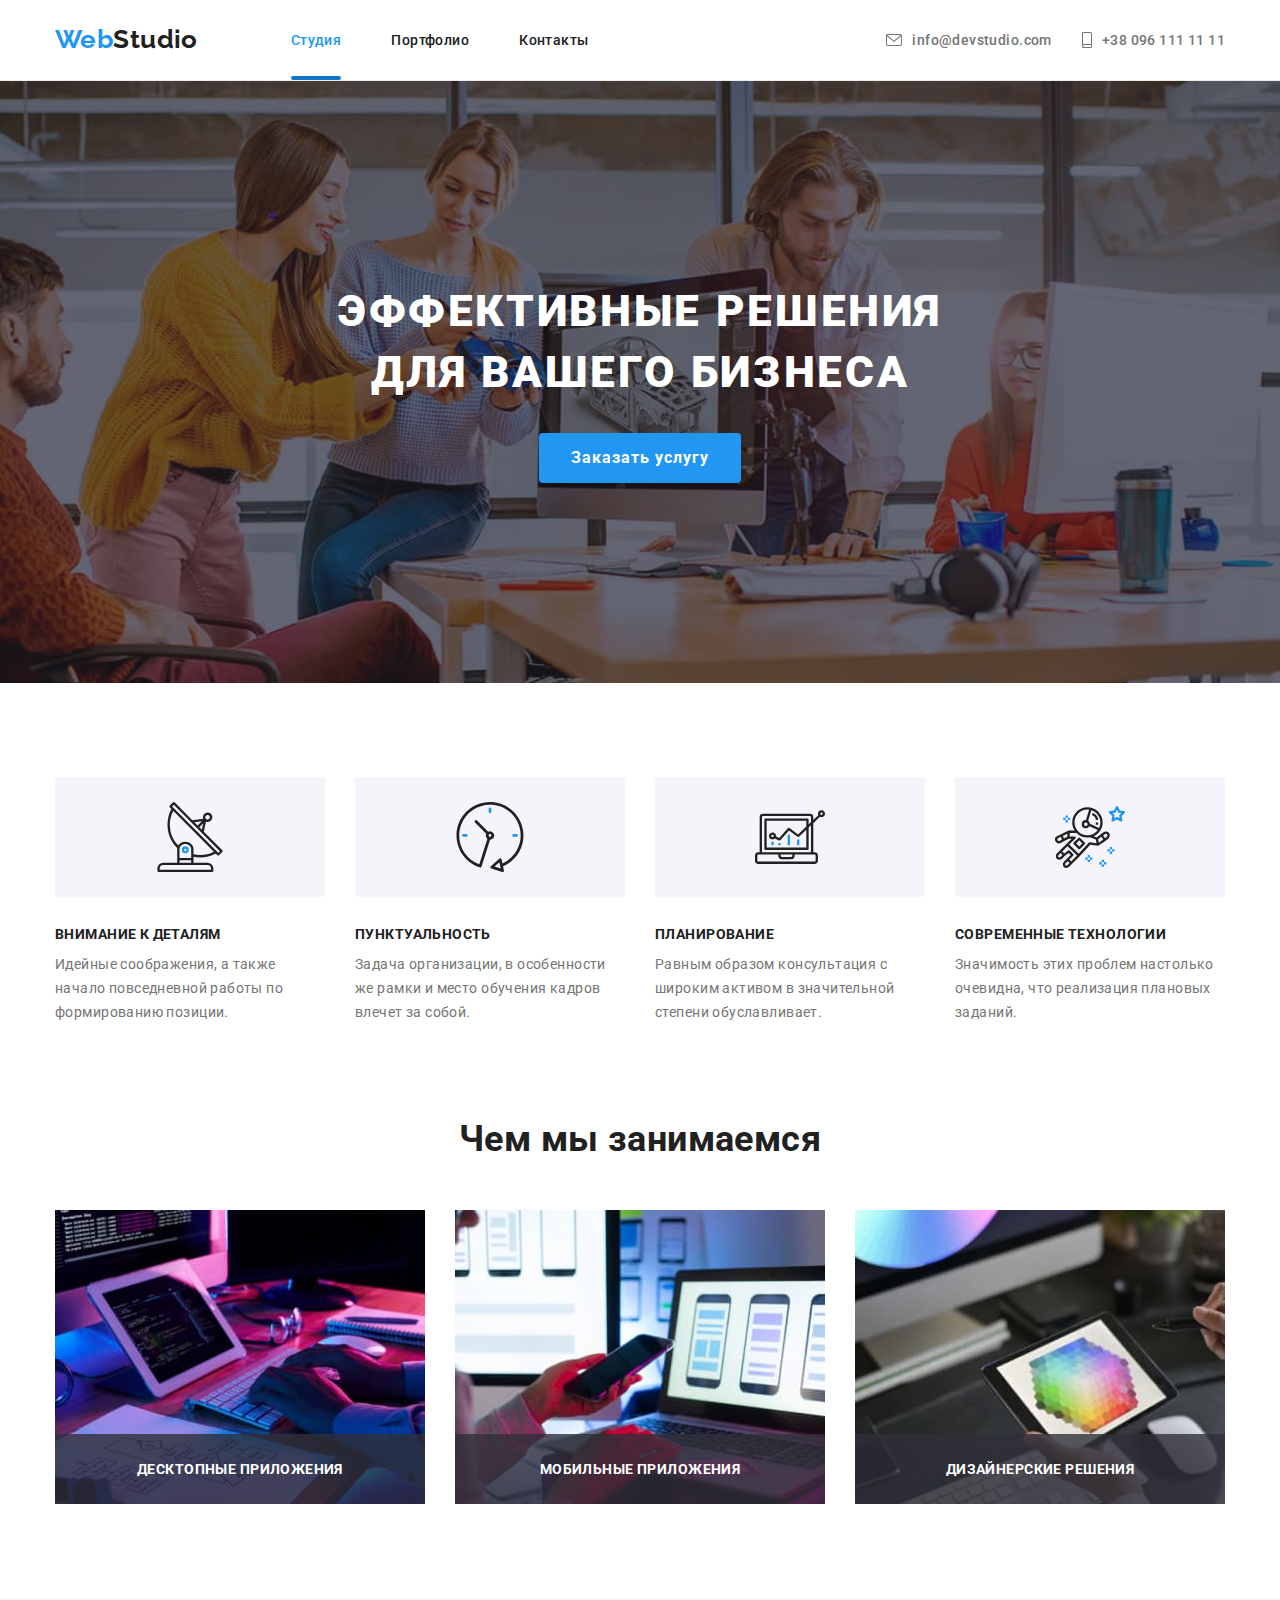
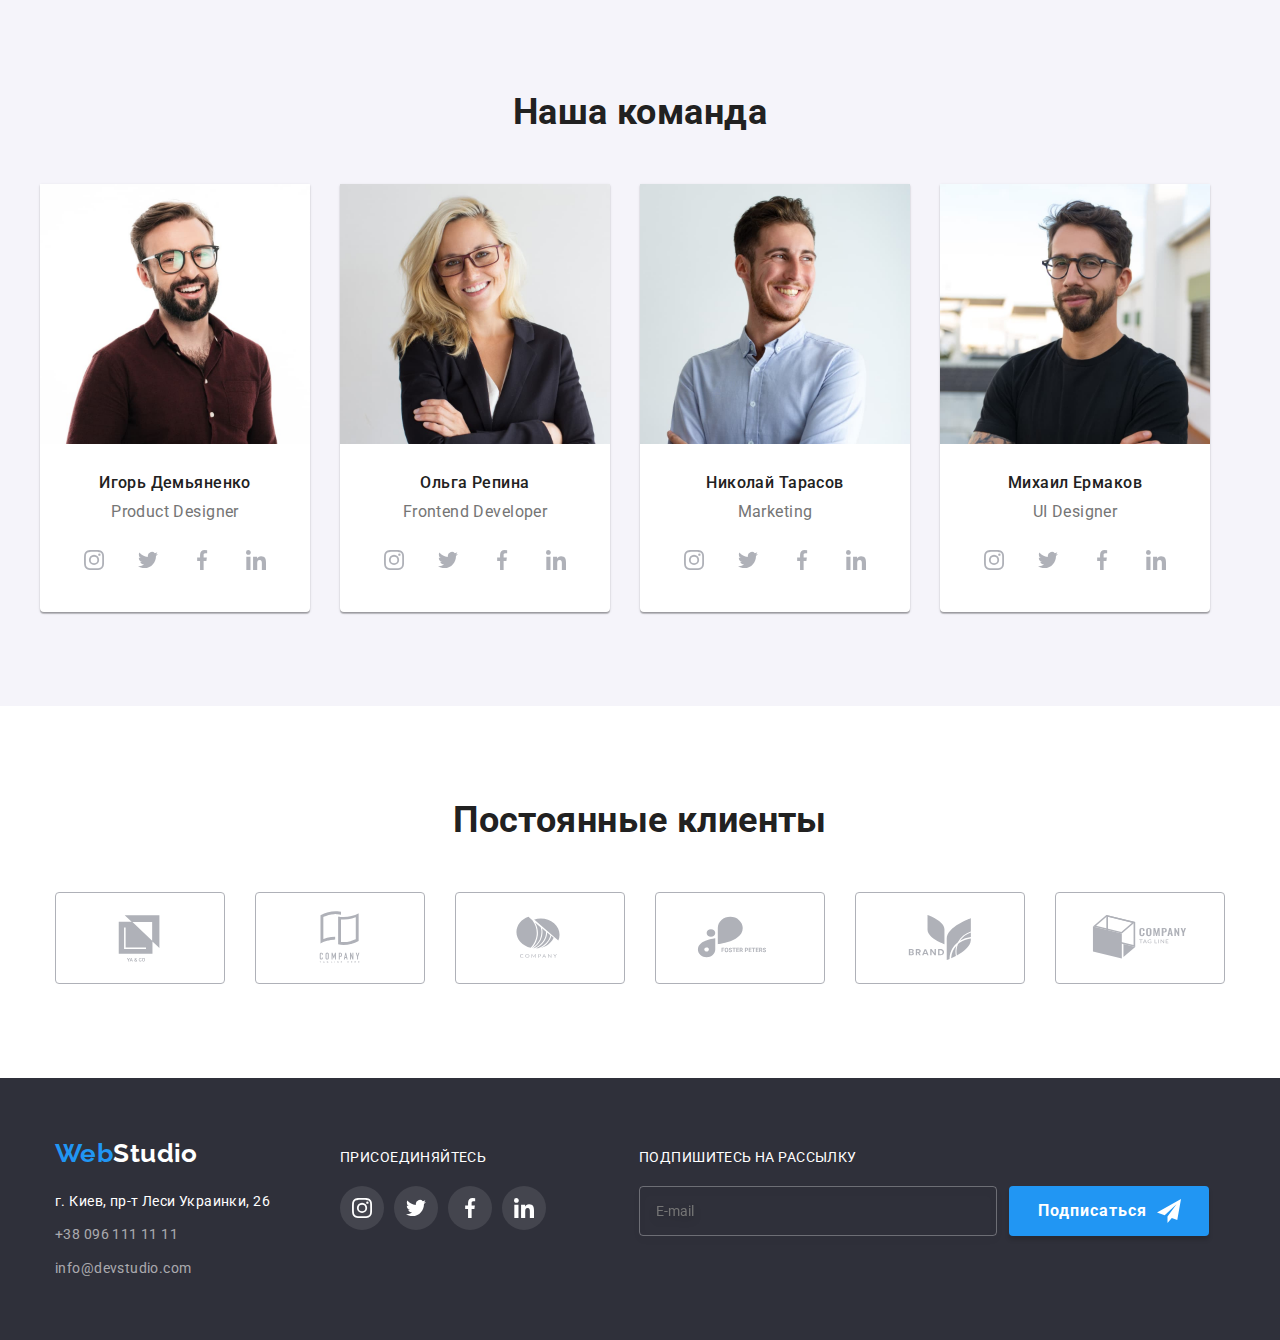
==== index.html @ af46c356 "first commit" ====
<!DOCTYPE html>
<html lang="ru">
  <head>
    <meta charset="UTF-8" />
    <meta http-equiv="X-UA-Compatible" content="IE=edge" />
    <meta name="viewport" content="width=device-width, initial-scale=1.0" />
    <title>WebStudio</title>

    <link rel="preconnect" href="https://fonts.googleapis.com" />
    <link rel="preconnect" href="https://fonts.gstatic.com" crossorigin />
    <link
      href="https://fonts.googleapis.com/css2?family=Raleway:wght@700&family=Roboto:wght@400;500;700;900&display=swap"
      rel="stylesheet"
    />

    <link
      rel="stylesheet"
      href="https://cdnjs.cloudflare.com/ajax/libs/modern-normalize/1.0.0/modern-normalize.min.css"
    />

    <link rel="stylesheet" href="css/main.min.css" />
  </head>

  <body>
    <!-- Шапка -->
    <header class="header">
      <div class="container header__wrap">
        <a class="logo" href="/index.html" lang="en"
          ><span class="logo__span">Web</span>Studio</a
        >

        <nav class="nav">
          <ul class="flex nav__list">
            <li class="nav__item">
              <a class="nav__link active" href="index.html">Студия</a>
            </li>
            <li class="nav__item">
              <a class="nav__link" href="portfolio.html">Портфолио</a>
            </li>
            <li class="nav__item">
              <a class="nav__link" href="#footer">Контакты</a>
            </li>
          </ul>
        </nav>

        <ul class="flex header-contacts">
          <li class="header-contacts__item header-contacts__item--margin">
            <a
              class="nav__link nav__link--color"
              href="mailto:info@devstudio.com"
            >
              <svg class="header-contacts__icon" width="16" height="12">
                <use href="./images/icons.svg#envelope"></use>
              </svg>
              info@devstudio.com
            </a>
          </li>
          <li class="header-contacts__item header-contacts__item--margin">
            <a class="nav__link nav__link--color" href="tel:+380961111111">
              <svg class="header-contacts__icon" width="10" height="16">
                <use href="./images/icons.svg#smartphone"></use>
              </svg>
              +38 096 111 11 11
            </a>
          </li>
        </ul>
      </div>
    </header>
    <!-- Главный контент -->
    <main class="main">
      <!-- Hero section -->
      <section class="section section__hero">
        <div class="container">
          <h1 class="hero__title">Эффективные решения для вашего бизнеса</h1>
          <button data-modal-open class="btn">Заказать услугу</button>
          <!-- Модальное окно -->
        </div>
        <div data-modal class="backdrop is-hidden">
          <form class="modal">
            <button data-modal-close class="modal__close-btn" type="button">
              <svg class="modal__close-icon" width="18" height="18">
                <use href="./images/icons.svg#close"></use>
              </svg>
            </button>

            <h2 class="modal__title">
              Оставьте свои данные, мы вам перезвоним
            </h2>

            <div class="modal__inputs" role="group">
              <div class="modal__field">
                <label class="modal__label">
                  <span class="modal__text">Имя</span>
                  <div class="modal__wrap">
                    <input
                      class="modal__input border-input"
                      type="text"
                      name="name"
                    />
                    <svg class="modal__icon" width="18" height="18">
                      <use href="./images/icons.svg#person"></use>
                    </svg>
                  </div>
                </label>
              </div>

              <div class="modal__field">
                <label class="modal__label">
                  <span class="modal__text">Телефон</span>
                  <div class="modal__wrap">
                    <input
                      class="modal__input border-input"
                      type="tel"
                      name="tel"
                    />
                    <svg class="modal__icon" width="18" height="18">
                      <use href="./images/icons.svg#phone"></use>
                    </svg>
                  </div>
                </label>
              </div>

              <div class="modal__field">
                <label class="modal__label">
                  <span class="modal__text">Почта</span>
                  <div class="modal__wrap">
                    <input
                      class="modal__input border-input"
                      type="email"
                      name="email"
                    />
                    <svg class="modal__icon" width="18" height="18">
                      <use href="./images/icons.svg#email"></use>
                    </svg>
                  </div>
                </label>
              </div>

              <div class="modal__field">
                <label class="modal__label">
                  <span class="modal__text">Комментарий</span>
                  <textarea
                    class="modal__textarea modal__input"
                    name="comment"
                    id="comment"
                    rows="6"
                    placeholder="Введите текст"
                  ></textarea>
                </label>
              </div>
            </div>

            <label class="checkbox">
              <input
                class="checkbox__input visually-hidden"
                type="checkbox"
                name="checkbox"
              />
              <span class="checkbox__icon"></span>
              <span class="checkbox__text">
                Соглашаюсь с рассылкой и принимаю
                <a href="#" class="checkbox__link">Условия договора</a>
              </span>
            </label>

            <button class="btn form-button" type="submit">Отправить</button>
          </form>
        </div>
      </section>
      <!-- Особенности -->
      <section class="section">
        <div class="container">
          <!-- Логический заголовок -->
          <h2 class="visually-hidden">Особенности</h2>
          <ul class="peculiarities__list">
            <li class="peculiarities__item">
              <div class="peculiarities__icon-wrap flex">
                <svg class="peculiarities__icon">
                  <use href="./images/icons.svg#antenna"></use>
                </svg>
              </div>
              <h3 class="peculiarities__title">Внимание к деталям</h3>
              <p class="peculiarities__text">
                Идейные соображения, а также начало повседневной работы по
                формированию позиции.
              </p>
            </li>
            <li class="peculiarities__item">
              <div class="peculiarities__icon-wrap flex">
                <svg class="peculiarities__icon">
                  <use href="./images/icons.svg#clock"></use>
                </svg>
              </div>
              <h3 class="peculiarities__title">Пунктуальность</h3>
              <p class="peculiarities__text">
                Задача организации, в особенности же рамки и место обучения
                кадров влечет за собой.
              </p>
            </li>
            <li class="peculiarities__item">
              <div class="peculiarities__icon-wrap flex">
                <svg class="peculiarities__icon">
                  <use href="./images/icons.svg#diagram"></use>
                </svg>
              </div>
              <h3 class="peculiarities__title">Планирование</h3>
              <p class="peculiarities__text">
                Равным образом консультация с широким активом в значительной
                степени обуславливает.
              </p>
            </li>
            <li class="peculiarities__item">
              <div class="peculiarities__icon-wrap flex">
                <svg class="peculiarities__icon">
                  <use href="./images/icons.svg#astronaut"></use>
                </svg>
              </div>
              <h3 class="peculiarities__title">Современные технологии</h3>
              <p class="peculiarities__text">
                Значимость этих проблем настолько очевидна, что реализация
                плановых заданий.
              </p>
            </li>
          </ul>
        </div>
      </section>
      <!-- Чем мы занимаемся -->
      <section class="section section__speciality">
        <div class="container">
          <h2 class="section-title">Чем мы занимаемся</h2>
          <ul class="speciality__list flex">
            <li class="speciality__item">
              <img
                class="speciality__img"
                src="./images/image-1.jpg"
                width="370"
                alt="картинка"
              />
              <div class="speciality__wrap">
                <h3 class="speciality__text">Десктопные приложения</h3>
              </div>
            </li>
            <li class="speciality__item">
              <img
                class="speciality__img"
                src="./images/image-2.jpg"
                width="370"
                alt="картинка"
              />
              <div class="speciality__wrap">
                <h3 class="speciality__text">Мобильные приложения</h3>
              </div>
            </li>
            <li class="speciality__item">
              <img
                class="speciality__img"
                src="./images/image-3.jpg"
                width="370"
                alt="картинка"
              />
              <div class="speciality__wrap">
                <h3 class="speciality__text">Дизайнерские решения</h3>
              </div>
            </li>
          </ul>
        </div>
      </section>
      <!-- Наша команда -->
      <section class="section section__team">
        <div class="container">
          <h2 class="section-title">Наша команда</h2>
          <ul class="flex">
            <li class="team__item">
              <img
                class="team__img"
                src="./images/photo-1.jpg"
                width="270"
                alt="фото Игорь Демьяненко"
              />
              <div class="team__wrap">
                <h3 class="team__title">Игорь Демьяненко</h3>
                <p class="team__text" lang="en">Product Designer</p>
                <ul class="flex">
                  <li class="social__item">
                    <a
                      class="social__link social__link--for-team flex"
                      href="#"
                    >
                      <svg class="social__icon" width="20" height="20">
                        <use href="./images/icons.svg#instagram"></use>
                      </svg>
                    </a>
                  </li>
                  <li class="social__item">
                    <a
                      class="social__link social__link--for-team flex"
                      href="#"
                    >
                      <svg class="social__icon" width="20" height="20">
                        <use href="./images/icons.svg#twitter"></use>
                      </svg>
                    </a>
                  </li>
                  <li class="social__item">
                    <a
                      class="social__link social__link--for-team flex"
                      href="#"
                    >
                      <svg class="social__icon" width="20" height="20">
                        <use href="./images/icons.svg#facebook"></use>
                      </svg>
                    </a>
                  </li>
                  <li class="social__item">
                    <a
                      class="social__link social__link--for-team flex"
                      href="#"
                    >
                      <svg class="social__icon" width="20" height="20">
                        <use href="./images/icons.svg#linkedin"></use>
                      </svg>
                    </a>
                  </li>
                </ul>
              </div>
            </li>
            <li class="team__item">
              <img
                class="team__img"
                src="./images/photo-2.jpg"
                width="270"
                alt="фото Ольга Репина"
              />
              <div class="team__wrap">
                <h3 class="team__title">Ольга Репина</h3>
                <p class="team__text" lang="en">Frontend Developer</p>
                <ul class="flex">
                  <li class="social__item">
                    <a
                      class="social__link social__link--for-team flex"
                      href="#"
                    >
                      <svg class="social__icon" width="20" height="20">
                        <use href="./images/icons.svg#instagram"></use>
                      </svg>
                    </a>
                  </li>
                  <li class="social__item">
                    <a
                      class="social__link social__link--for-team flex"
                      href="#"
                    >
                      <svg class="social__icon" width="20" height="20">
                        <use href="./images/icons.svg#twitter"></use>
                      </svg>
                    </a>
                  </li>
                  <li class="social__item">
                    <a
                      class="social__link social__link--for-team flex"
                      href="#"
                    >
                      <svg class="social__icon" width="20" height="20">
                        <use href="./images/icons.svg#facebook"></use>
                      </svg>
                    </a>
                  </li>
                  <li class="social__item">
                    <a
                      class="social__link social__link--for-team flex"
                      href="#"
                    >
                      <svg class="social__icon" width="20" height="20">
                        <use href="./images/icons.svg#linkedin"></use>
                      </svg>
                    </a>
                  </li>
                </ul>
              </div>
            </li>
            <li class="team__item">
              <img
                class="team__img"
                src="./images/photo-3.jpg"
                width="270"
                alt="фото Николай Тарасов"
              />
              <div class="team__wrap">
                <h3 class="team__title">Николай Тарасов</h3>
                <p class="team__text" lang="en">Marketing</p>
                <ul class="flex">
                  <li class="social__item">
                    <a
                      class="social__link social__link--for-team flex"
                      href="#"
                    >
                      <svg class="social__icon" width="20" height="20">
                        <use href="./images/icons.svg#instagram"></use>
                      </svg>
                    </a>
                  </li>
                  <li class="social__item">
                    <a
                      class="social__link social__link--for-team flex"
                      href="#"
                    >
                      <svg class="social__icon" width="20" height="20">
                        <use href="./images/icons.svg#twitter"></use>
                      </svg>
                    </a>
                  </li>
                  <li class="social__item">
                    <a
                      class="social__link social__link--for-team flex"
                      href="#"
                    >
                      <svg class="social__icon" width="20" height="20">
                        <use href="./images/icons.svg#facebook"></use>
                      </svg>
                    </a>
                  </li>
                  <li class="social__item">
                    <a
                      class="social__link social__link--for-team flex"
                      href="#"
                    >
                      <svg class="social__icon" width="20" height="20">
                        <use href="./images/icons.svg#linkedin"></use>
                      </svg>
                    </a>
                  </li>
                </ul>
              </div>
            </li>
            <li class="team__item">
              <img
                class="team__img"
                src="./images/photo-4.jpg"
                width="270"
                alt="фото Михаил Ермаков"
              />
              <div class="team__wrap">
                <h3 class="team__title">Михаил Ермаков</h3>
                <p class="team__text" lang="en">UI Designer</p>
                <ul class="flex">
                  <li class="social__item">
                    <a
                      class="social__link social__link--for-team flex"
                      href="#"
                    >
                      <svg class="social__icon" width="20" height="20">
                        <use href="./images/icons.svg#instagram"></use>
                      </svg>
                    </a>
                  </li>
                  <li class="social__item">
                    <a
                      class="social__link social__link--for-team flex"
                      href="#"
                    >
                      <svg class="social__icon" width="20" height="20">
                        <use href="./images/icons.svg#twitter"></use>
                      </svg>
                    </a>
                  </li>
                  <li class="social__item">
                    <a
                      class="social__link social__link--for-team flex"
                      href="#"
                    >
                      <svg class="social__icon" width="20" height="20">
                        <use href="./images/icons.svg#facebook"></use>
                      </svg>
                    </a>
                  </li>
                  <li class="social__item">
                    <a
                      class="social__link social__link--for-team flex"
                      href="#"
                    >
                      <svg class="social__icon" width="20" height="20">
                        <use href="./images/icons.svg#linkedin"></use>
                      </svg>
                    </a>
                  </li>
                </ul>
              </div>
            </li>
          </ul>
        </div>
      </section>
      <!-- Постоянные клиенты -->
      <section class="section">
        <div class="container">
          <h2 class="section-title">Постоянные клиенты</h2>
          <ul class="flex">
            <li class="client__item">
              <a class="client__link flex" href="#">
                <svg class="client__icon" width="106" height="60">
                  <use href="./images/icons.svg#client-1"></use>
                </svg>
              </a>
            </li>
            <li class="client__item">
              <a class="client__link flex" href="#">
                <svg class="client__icon" width="106" height="60">
                  <use href="./images/icons.svg#client-2"></use>
                </svg>
              </a>
            </li>
            <li class="client__item">
              <a class="client__link flex" href="#">
                <svg class="client__icon" width="106" height="60">
                  <use href="./images/icons.svg#client-3"></use>
                </svg>
              </a>
            </li>
            <li class="client__item">
              <a class="client__link flex" href="#">
                <svg class="client__icon" width="106" height="60">
                  <use href="./images/icons.svg#client-4"></use>
                </svg>
              </a>
            </li>
            <li class="client__item">
              <a class="client__link flex" href="#">
                <svg class="client__icon" width="106" height="60">
                  <use href="./images/icons.svg#client-5"></use>
                </svg>
              </a>
            </li>
            <li class="client__item">
              <a class="client__link flex" href="#">
                <svg class="client__icon" width="106" height="60">
                  <use href="./images/icons.svg#client-6"></use>
                </svg>
              </a>
            </li>
          </ul>
        </div>
      </section>
    </main>
    <!-- Подвал  -->
    <footer id="footer" class="footer">
      <div class="container footer__wraper">
        <div class="footer__contacts">
          <a class="logo logo--color" href="#" lang="en"
            ><span class="logo__span">Web</span>Studio</a
          >
          <address class="address">
            г. Киев, пр-т Леси Украинки, 26
            <a class="address__link" href="tel:+380961111111"
              >+38 096 111 11 11</a
            >
            <a class="address__link" href="mailto:info@devstudio.com"
              >info@devstudio.com</a
            >
          </address>
        </div>
        <div class="footer-social">
          <p class="footer-social__title">присоединяйтесь</p>
          <ul class="footer-social__list flex">
            <li class="social__item">
              <a class="social__link--for-footer social__link flex" href="#">
                <svg class="social__icon" width="20" height="20">
                  <use href="./images/icons.svg#instagram"></use>
                </svg>
              </a>
            </li>
            <li class="social__item">
              <a class="social__link--for-footer social__link flex" href="#">
                <svg class="social__icon" width="20" height="20">
                  <use href="./images/icons.svg#twitter"></use>
                </svg>
              </a>
            </li>
            <li class="social__item">
              <a class="social__link--for-footer social__link flex" href="#">
                <svg class="social__icon" width="20" height="20">
                  <use href="./images/icons.svg#facebook"></use>
                </svg>
              </a>
            </li>
            <li class="social__item">
              <a class="social__link--for-footer social__link flex" href="#">
                <svg class="social__icon" width="20" height="20">
                  <use href="./images/icons.svg#linkedin"></use>
                </svg>
              </a>
            </li>
          </ul>
        </div>
        <div class="footer-form">
          <p class="footer-social__title">Подпишитесь на рассылку</p>
          <form class="footer-form__form">
            <input
              class="footer-form__input"
              type="mail"
              name="e-mail"
              placeholder="E-mail"
            />

            <button class="btn btn--footer" type="submit">
              Подписаться
              <svg class="footer-form__logo" width="24" height="24">
                <use href="./images/icons.svg#send"></use>
              </svg>
            </button>
          </form>
        </div>
      </div>
    </footer>

    <script src="./js/modal.js"></script>
  </body>
</html>
---- css/main.min.css ----
h1,h2,h3,h4,h5,h6,p,ul{margin:0;padding:0}a{text-decoration:none;color:currentColor}img{display:block}ul{list-style:none;padding:0;margin:0}body{font-family:"Roboto",sans-serif;font-size:14px;letter-spacing:0.03em;margin:0;padding:0;color:#fff;background-color:#fff}.section{text-align:center;padding-top:94px;padding-bottom:94px}.container{width:1200px;margin:0 auto;padding-left:15px;padding-right:15px}.visually-hidden{position:absolute;width:1px;height:1px;margin:-1px;border:0;padding:0;white-space:nowrap;-webkit-clip-path:inset(100%);clip-path:inset(100%);clip:rect(0 0 0 0);overflow:hidden}.flex{display:-webkit-box;display:-ms-flexbox;display:flex;-webkit-box-pack:center;-ms-flex-pack:center;justify-content:center;-webkit-box-align:center;-ms-flex-align:center;align-items:center}.section-title{font-weight:700;font-size:36px;line-height:1.16;margin-bottom:50px;color:#212121}.header{border-bottom:1px solid #ececec}.header__wrap{display:-webkit-box;display:-ms-flexbox;display:flex;-webkit-box-align:center;-ms-flex-align:center;align-items:center}.nav{margin-left:93px}.nav__item{margin-right:50px}.nav__item:last-child{margin-right:0}.nav__link{display:-webkit-inline-box;display:-ms-inline-flexbox;display:inline-flex;-webkit-box-align:center;-ms-flex-align:center;align-items:center;font-weight:500;font-size:14px;line-height:1.15;text-decoration:none;padding-top:32px;padding-bottom:32px;color:#212121;-webkit-transition:color 250ms cubic-bezier(0.4, 0, 0.2, 1);transition:color 250ms cubic-bezier(0.4, 0, 0.2, 1);position:relative}.nav__link.active::after{content:'';position:absolute;left:0;bottom:0;display:block;width:100%;height:4px;background:#0c76cc;border-radius:2px}.nav__link.active,.nav__link:hover,.nav__link:focus{color:#2196f3}.header-contacts{margin-left:auto}.header-contacts__item--margin{margin-right:30px}.header-contacts__item--margin:last-child{margin-right:0}.nav__link--color{color:#757575}.header-contacts__icon{fill:currentColor;margin-right:10px}.logo{font-family:"Raleway",sans-serif;font-weight:bold;font-size:26px;line-height:1.2;text-decoration:none;color:#212121}.logo__span{color:#2196f3}.section__hero{display:block;max-width:1600px;margin-left:auto;margin-right:auto;padding-top:200px;padding-bottom:200px;text-align:center;background-color:#2f303a;background-image:-webkit-gradient(linear, left top, right top, from(rgba(47,48,58,0.4)), to(rgba(47,48,58,0.4))),url("../images/hero-bg-img.jpg");background-image:linear-gradient(to right, rgba(47,48,58,0.4), rgba(47,48,58,0.4)),url("../images/hero-bg-img.jpg");background-repeat:no-repeat;background-position:center;background-size:cover}.hero__title{max-width:660px;margin:0 auto;margin-bottom:30px;font-weight:900;font-size:44px;line-height:1.38;letter-spacing:0.06em;text-transform:uppercase}.peculiarities__list{display:-webkit-box;display:-ms-flexbox;display:flex;text-align:left}.peculiarities__item{width:270px;margin-right:30px}.peculiarities__item:last-child{margin-right:0}.peculiarities__icon-wrap{width:100%;height:120px;margin-bottom:30px;border-radius:4px;background:#f5f4fa}.peculiarities__icon{width:70px;height:70px}.peculiarities__title{font-weight:700;font-size:14px;line-height:1.14;text-transform:uppercase;margin-bottom:10px;color:#212121}.peculiarities__text{line-height:1.71;color:#757575}.section__speciality{padding-top:0}.speciality__item{position:relative;width:370px;margin-right:30px}.speciality__item:last-child{margin-right:0}.speciality__wrap{position:absolute;width:100%;bottom:0;padding:27px 0;background-color:rgba(47,48,58,0.8)}.speciality__text{font-size:14px;line-height:1.15;text-align:center;letter-spacing:0.03em;text-transform:uppercase;color:var(--bg-color)}.section__team{background-color:#f5f4fa}.team__item{width:270px;margin-right:30px;background-color:#fff;border-radius:0 0 4px 4px;-webkit-box-shadow:0px 1px 3px rgba(0,0,0,0.12),0px 1px 1px rgba(0,0,0,0.14),0px 2px 1px rgba(0,0,0,0.2);box-shadow:0px 1px 3px rgba(0,0,0,0.12),0px 1px 1px rgba(0,0,0,0.14),0px 2px 1px rgba(0,0,0,0.2)}.team__item:last-child{margin-right:30px}.team__wrap{padding-top:30px;padding-bottom:30px}.team__title{font-weight:500;font-size:16px;line-height:1.18;margin-bottom:10px;color:#212121}.team__text{font-size:16px;line-height:1.18;margin-bottom:16px;color:#757575}.social__link--for-team{color:#afb1b8}.social__link--for-team:hover{color:#fff}.client__item{margin-right:30px}.client__item:last-child{margin-right:0}.client__link{width:170px;height:92px;border:1px solid #afb1b8;border-radius:4px;color:#afb1b8;-webkit-transition:border 250ms cubic-bezier(0.4, 0, 0.2, 1),color 250ms cubic-bezier(0.4, 0, 0.2, 1);transition:border 250ms cubic-bezier(0.4, 0, 0.2, 1),color 250ms cubic-bezier(0.4, 0, 0.2, 1)}.client__link:hover{border:1px solid #2196f3;color:#2196f3}.client__icon{fill:currentColor}.backdrop.is-hidden{visibility:hidden;opacity:0;pointer-events:none}.backdrop{position:fixed;top:0;left:0;width:100%;height:100%;background-color:rgba(0,0,0,0.2);opacity:1;visibility:visible;-webkit-transition:opacity 250ms cubic-bezier(0.4, 0, 0.2, 1),visibility 250ms cubic-bezier(0.4, 0, 0.2, 1);transition:opacity 250ms cubic-bezier(0.4, 0, 0.2, 1),visibility 250ms cubic-bezier(0.4, 0, 0.2, 1);z-index:1}.modal{position:relative;width:528px;top:50%;left:50%;-webkit-transform:translate(-50%, -50%);transform:translate(-50%, -50%);padding:40px;background-color:#fff;color:#000;-webkit-box-shadow:0px 1px 3px rgba(0,0,0,0.12),0px 1px 1px rgba(0,0,0,0.14),0px 2px 1px rgba(0,0,0,0.2);box-shadow:0px 1px 3px rgba(0,0,0,0.12),0px 1px 1px rgba(0,0,0,0.14),0px 2px 1px rgba(0,0,0,0.2);border-radius:4px}.modal__close-btn{position:absolute;top:8px;right:8px;width:30px;height:30px;display:-webkit-box;display:-ms-flexbox;display:flex;-webkit-box-pack:center;-ms-flex-pack:center;justify-content:center;-webkit-box-align:center;-ms-flex-align:center;align-items:center;background-color:transparent;color:#000;outline:none;border:1px solid rgba(0,0,0,0.1);border-radius:50%;-webkit-transition:color 250ms cubic-bezier(0.4, 0, 0.2, 1);transition:color 250ms cubic-bezier(0.4, 0, 0.2, 1)}.modal__close-btn:hover,.modal__close-btn:focus{color:#2196f3}.modal__close-icon{fill:currentColor}.modal__title{font-size:20px;line-height:1.15;margin-bottom:12px;letter-spacing:0.03em}.modal__inputs{font-size:14px;line-height:2;margin-bottom:20px}.modal__field{position:relative;color:#212121;-webkit-transition:color 250ms cubic-bezier(0.4, 0, 0.2, 1);transition:color 250ms cubic-bezier(0.4, 0, 0.2, 1)}.modal__field{margin-bottom:10px}.modal__field:last-child{margin-bottom:0}.modal__label{display:-webkit-box;display:-ms-flexbox;display:flex;-webkit-box-orient:vertical;-webkit-box-direction:normal;-ms-flex-direction:column;flex-direction:column;text-align:left}.modal__label:hover,.modal__label:focus-within{color:#2196f3}.modal__text{display:block;font-size:12px;line-height:1.2;letter-spacing:0.01em;color:var(--color-text);margin-bottom:4px}.modal__wrap{position:relative}.modal__input{border:1px solid rgba(33,33,33,0.2);border-radius:4px;-webkit-transition:border 250ms cubic-bezier(0.4, 0, 0.2, 1),-webkit-filter 250ms cubic-bezier(0.4, 0, 0.2, 1);transition:border 250ms cubic-bezier(0.4, 0, 0.2, 1),-webkit-filter 250ms cubic-bezier(0.4, 0, 0.2, 1);transition:border 250ms cubic-bezier(0.4, 0, 0.2, 1),filter 250ms cubic-bezier(0.4, 0, 0.2, 1);transition:border 250ms cubic-bezier(0.4, 0, 0.2, 1),filter 250ms cubic-bezier(0.4, 0, 0.2, 1),-webkit-filter 250ms cubic-bezier(0.4, 0, 0.2, 1)}.modal__input{width:100%;padding:11px 12px 11px 42px;outline:none}.modal__input:focus,.modal__input:hover{border:1px solid #2196f3;-webkit-filter:drop-shadow(0px 4px 4px rgba(0,0,0,0.25));filter:drop-shadow(0px 4px 4px rgba(0,0,0,0.25));border-radius:4px}.modal__icon{position:absolute;top:50%;left:12px;-webkit-transform:translateY(-50%);transform:translateY(-50%);fill:currentColor}.modal__textarea{font-size:14px;line-height:1.15;letter-spacing:0.01em;padding:11px 16px;resize:none}.checkbox{display:-webkit-box;display:-ms-flexbox;display:flex;-webkit-box-align:center;-ms-flex-align:center;align-items:center;-webkit-box-pack:center;-ms-flex-pack:center;justify-content:center;margin-bottom:30px}.checkbox__icon{display:inline-block;width:16px;height:15px;margin-right:8.38px;border-radius:2px;background-image:url("data:image/svg+xml,%3Csvg width='16' height='15' fill='none' xmlns='http://www.w3.org/2000/svg'%3E%3Cpath d='M14.222 1.667v11.666H1.778V1.667h12.444Zm0-1.667H1.778C.8 0 0 .75 0 1.667v11.666C0 14.25.8 15 1.778 15h12.444C15.2 15 16 14.25 16 13.333V1.667C16 .75 15.2 0 14.222 0Z' fill='%23212121'/%3E%3C/svg%3E");-webkit-transition:background-image 250ms cubic-bezier(0.4, 0, 0.2, 1),background-color 250ms cubic-bezier(0.4, 0, 0.2, 1),-webkit-transform 250ms cubic-bezier(0.4, 0, 0.2, 1);transition:background-image 250ms cubic-bezier(0.4, 0, 0.2, 1),background-color 250ms cubic-bezier(0.4, 0, 0.2, 1),-webkit-transform 250ms cubic-bezier(0.4, 0, 0.2, 1);transition:background-image 250ms cubic-bezier(0.4, 0, 0.2, 1),background-color 250ms cubic-bezier(0.4, 0, 0.2, 1),transform 250ms cubic-bezier(0.4, 0, 0.2, 1);transition:background-image 250ms cubic-bezier(0.4, 0, 0.2, 1),background-color 250ms cubic-bezier(0.4, 0, 0.2, 1),transform 250ms cubic-bezier(0.4, 0, 0.2, 1),-webkit-transform 250ms cubic-bezier(0.4, 0, 0.2, 1)}.checkbox__input:checked+.checkbox__icon{background-image:url("data:image/svg+xml,%3Csvg width='16' height='15' fill='none' xmlns='http://www.w3.org/2000/svg'%3E%3Cpath d='m3.957 7.752-.069-.066-.069.065-.888.842-.076.072.076.073 3.496 3.334.069.066.069-.066 7.504-7.158.076-.073-.076-.072-.882-.841-.069-.066-.069.066-6.553 6.246-2.539-2.422Z' fill='%23fff' stroke='%23fff' stroke-width='.2'/%3E%3C/svg%3E");background-color:#2196f3}.checkbox__input:focus+.checkbox__icon,.checkbox__input:hover+.checkbox__icon{-webkit-transform:scale(1.1);transform:scale(1.1)}.checkbox__text{font-size:14px;line-height:1.75;letter-spacing:0.03em;color:var(--color-text)}.checkbox__link{color:#2196f3;outline:none;-webkit-transition:-webkit-transform 250ms cubic-bezier(0.4, 0, 0.2, 1);transition:-webkit-transform 250ms cubic-bezier(0.4, 0, 0.2, 1);transition:transform 250ms cubic-bezier(0.4, 0, 0.2, 1);transition:transform 250ms cubic-bezier(0.4, 0, 0.2, 1), -webkit-transform 250ms cubic-bezier(0.4, 0, 0.2, 1)}.checkbox__link:focus-within{outline:1px solid #2196f3;border-radius:4px}.btn{padding:10px 32px;border:none;border-radius:4px;font-family:"Roboto",sans-serif;font-weight:700;font-size:16px;line-height:1.9;letter-spacing:0.06em;background-color:#2196f3;outline:none;color:#fff;-webkit-box-shadow:0px 4px 4px rgba(0,0,0,0.15);box-shadow:0px 4px 4px rgba(0,0,0,0.15);cursor:pointer;-webkit-transition:background-color 250ms cubic-bezier(0.4, 0, 0.2, 1),color 250ms cubic-bezier(0.4, 0, 0.2, 1),-webkit-box-shadow 250ms cubic-bezier(0.4, 0, 0.2, 1);transition:background-color 250ms cubic-bezier(0.4, 0, 0.2, 1),color 250ms cubic-bezier(0.4, 0, 0.2, 1),-webkit-box-shadow 250ms cubic-bezier(0.4, 0, 0.2, 1);transition:background-color 250ms cubic-bezier(0.4, 0, 0.2, 1),color 250ms cubic-bezier(0.4, 0, 0.2, 1),box-shadow 250ms cubic-bezier(0.4, 0, 0.2, 1);transition:background-color 250ms cubic-bezier(0.4, 0, 0.2, 1),color 250ms cubic-bezier(0.4, 0, 0.2, 1),box-shadow 250ms cubic-bezier(0.4, 0, 0.2, 1),-webkit-box-shadow 250ms cubic-bezier(0.4, 0, 0.2, 1)}.btn:focus,.btn:hover{background-color:#0c76cc;-webkit-box-shadow:0px 4px 4px rgba(0,0,0,0.15);box-shadow:0px 4px 4px rgba(0,0,0,0.15);border-radius:4px}.portfolio__list--btn{margin-bottom:50px}.portfolio__item{margin-right:8px}.portfolio__item:last-child{margin-right:0}.portfolio__btn{font-weight:500;font-size:16px;line-height:1.62;padding:6px 22px;border:none;border-radius:4px;background:#f5f4fa;cursor:pointer;-webkit-transition:color 250ms cubic-bezier(0.4, 0, 0.2, 1),background-color 250ms cubic-bezier(0.4, 0, 0.2, 1),-webkit-box-shadow 250ms cubic-bezier(0.4, 0, 0.2, 1);transition:color 250ms cubic-bezier(0.4, 0, 0.2, 1),background-color 250ms cubic-bezier(0.4, 0, 0.2, 1),-webkit-box-shadow 250ms cubic-bezier(0.4, 0, 0.2, 1);transition:color 250ms cubic-bezier(0.4, 0, 0.2, 1),background-color 250ms cubic-bezier(0.4, 0, 0.2, 1),box-shadow 250ms cubic-bezier(0.4, 0, 0.2, 1);transition:color 250ms cubic-bezier(0.4, 0, 0.2, 1),background-color 250ms cubic-bezier(0.4, 0, 0.2, 1),box-shadow 250ms cubic-bezier(0.4, 0, 0.2, 1),-webkit-box-shadow 250ms cubic-bezier(0.4, 0, 0.2, 1)}.portfolio__btn:hover,.portfolio__btn:focus,.portfolio__btn.active{color:#fff;background-color:#2196f3;-webkit-box-shadow:0px 3px 1px rgba(0,0,0,0.1),0px 1px 2px rgba(0,0,0,0.08),0px 2px 2px rgba(0,0,0,0.12);box-shadow:0px 3px 1px rgba(0,0,0,0.1),0px 1px 2px rgba(0,0,0,0.08),0px 2px 2px rgba(0,0,0,0.12);border-radius:4px}.portfolio__list{-ms-flex-wrap:wrap;flex-wrap:wrap}.potfolio__img{display:block;width:100%}.portfolio__item-card{margin-right:30px;margin-bottom:30px}.portfolio__item-card:nth-child(3n){margin-right:0}.portfolio__item-card:nth-last-child(-n+3){margin-bottom:0}.potfolio__link{display:block;width:370px;text-decoration:none;color:var(--color);cursor:pointer;-webkit-transition:-webkit-box-shadow 250ms cubic-bezier(0.4, 0, 0.2, 1);transition:-webkit-box-shadow 250ms cubic-bezier(0.4, 0, 0.2, 1);transition:box-shadow 250ms cubic-bezier(0.4, 0, 0.2, 1);transition:box-shadow 250ms cubic-bezier(0.4, 0, 0.2, 1), -webkit-box-shadow 250ms cubic-bezier(0.4, 0, 0.2, 1)}.potfolio__link:hover{-webkit-box-shadow:0px 1px 1px rgba(0,0,0,0.12),0px 4px 4px rgba(0,0,0,0.06),1px 4px 6px rgba(0,0,0,0.16);box-shadow:0px 1px 1px rgba(0,0,0,0.12),0px 4px 4px rgba(0,0,0,0.06),1px 4px 6px rgba(0,0,0,0.16)}.potfolio__link:hover .portfolio__overlay{-webkit-transform:translateY(0);transform:translateY(0)}.portfolio__thumb{position:relative;overflow:hidden}.portfolio__overlay{position:absolute;top:0;left:0;width:100%;height:100%;padding:63px 24px;background-color:rgba(33,150,243,0.9);-webkit-transform:translateY(101%);transform:translateY(101%);-webkit-transition:-webkit-transform 250ms cubic-bezier(0.4, 0, 0.2, 1);transition:-webkit-transform 250ms cubic-bezier(0.4, 0, 0.2, 1);transition:transform 250ms cubic-bezier(0.4, 0, 0.2, 1);transition:transform 250ms cubic-bezier(0.4, 0, 0.2, 1), -webkit-transform 250ms cubic-bezier(0.4, 0, 0.2, 1)}.potfolio__description{font-size:18px;line-height:1.6;letter-spacing:0.03em;text-align:left;color:#fff}.portfolio__inside-cards{text-align:left;padding:20px 24px;border:1px solid #eee;border-top:none}.portfolio__title{font-weight:700;font-size:18px;line-height:2;letter-spacing:0.06em;margin-bottom:4px;color:#212121}.portfolio__text{font-size:16px;line-height:1.87;color:#757575}.footer{padding-top:60px;padding-bottom:60px;background-color:#2f303a;color:#fff}.footer__wraper{display:-webkit-box;display:-ms-flexbox;display:flex;-webkit-box-align:baseline;-ms-flex-align:baseline;align-items:baseline}.logo--color{color:#fff}.address{line-height:1.75;letter-spacing:0.03em;margin-top:20px;font-style:normal}.address__link{display:block;text-decoration:none;line-height:1.75;margin-top:9px;color:rgba(255,255,255,0.6);cursor:pointer;-webkit-transition:color 250ms cubic-bezier(0.4, 0, 0.2, 1);transition:color 250ms cubic-bezier(0.4, 0, 0.2, 1)}.address__link:hover,.address__link:focus{color:#fff}.footer-social{margin-left:70px}.footer-social__title{font-style:14px;line-height:1.14;text-transform:uppercase;margin-bottom:20px}.social__link--for-footer{background-color:rgba(255,255,255,0.1);color:#fff}.footer-form{margin-left:93px}.footer-form__form{display:-webkit-box;display:-ms-flexbox;display:flex}.footer-form__input{min-width:358px;padding:15px 16px;color:.footer-form__input color-title;background-color:transparent;color:#fff;border:1px solid rgba(255,255,255,0.3);-webkit-filter:drop-shadow(0px 4px 4px rgba(0,0,0,0.15));filter:drop-shadow(0px 4px 4px rgba(0,0,0,0.15));border-radius:4px}.btn--footer{display:-webkit-box;display:-ms-flexbox;display:flex;-webkit-box-align:center;-ms-flex-align:center;align-items:center;-webkit-box-pack:center;-ms-flex-pack:center;justify-content:center;padding:10px 28px 10px 29px;margin-left:12px}.footer-form__logo{margin-left:10px;fill:currentColor}.social__item{margin-right:10px}.social__item:last-child{margin-right:0}.social__link{width:44px;height:44px;border:none;border-radius:50%;-webkit-transition:background-color 250ms cubic-bezier(0.4, 0, 0.2, 1);transition:background-color 250ms cubic-bezier(0.4, 0, 0.2, 1)}.social__link:hover{background-color:#2196f3}.social__icon{fill:currentColor}
/*# sourceMappingURL=main.min.css.map */
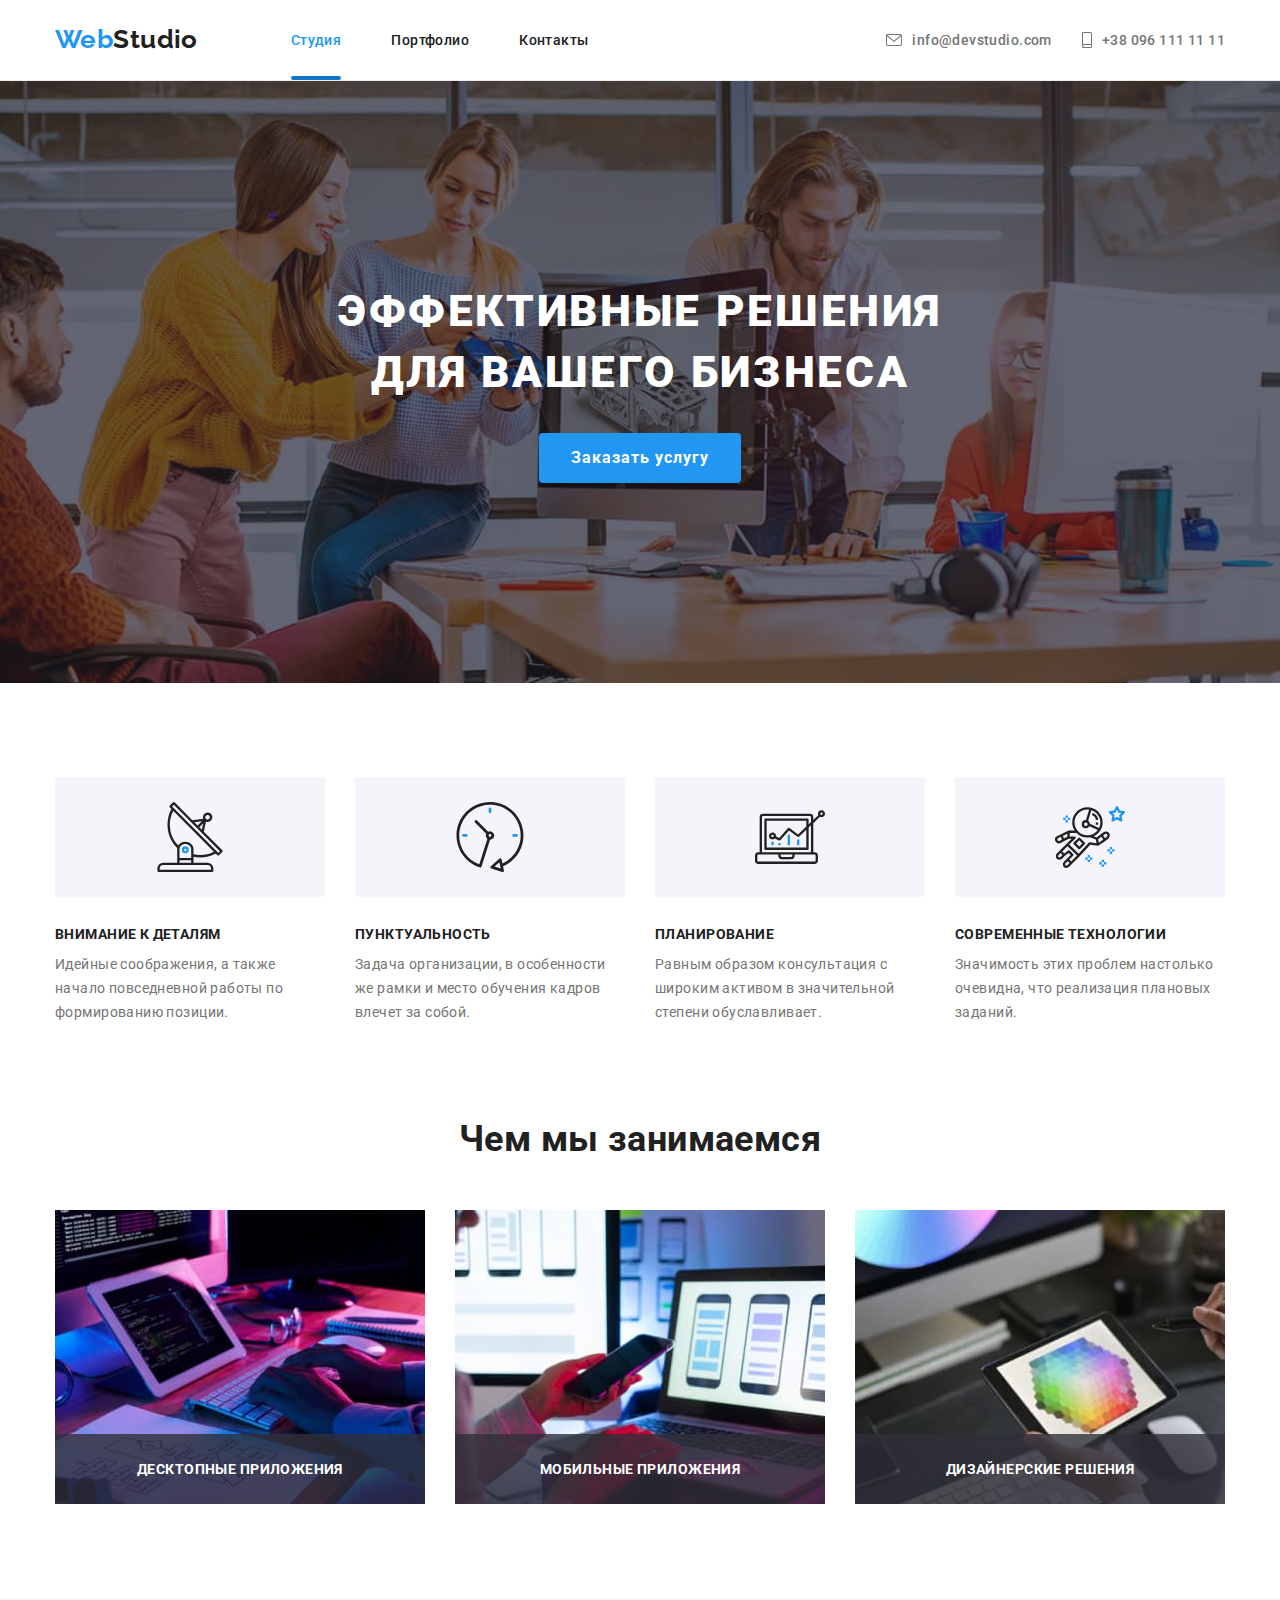
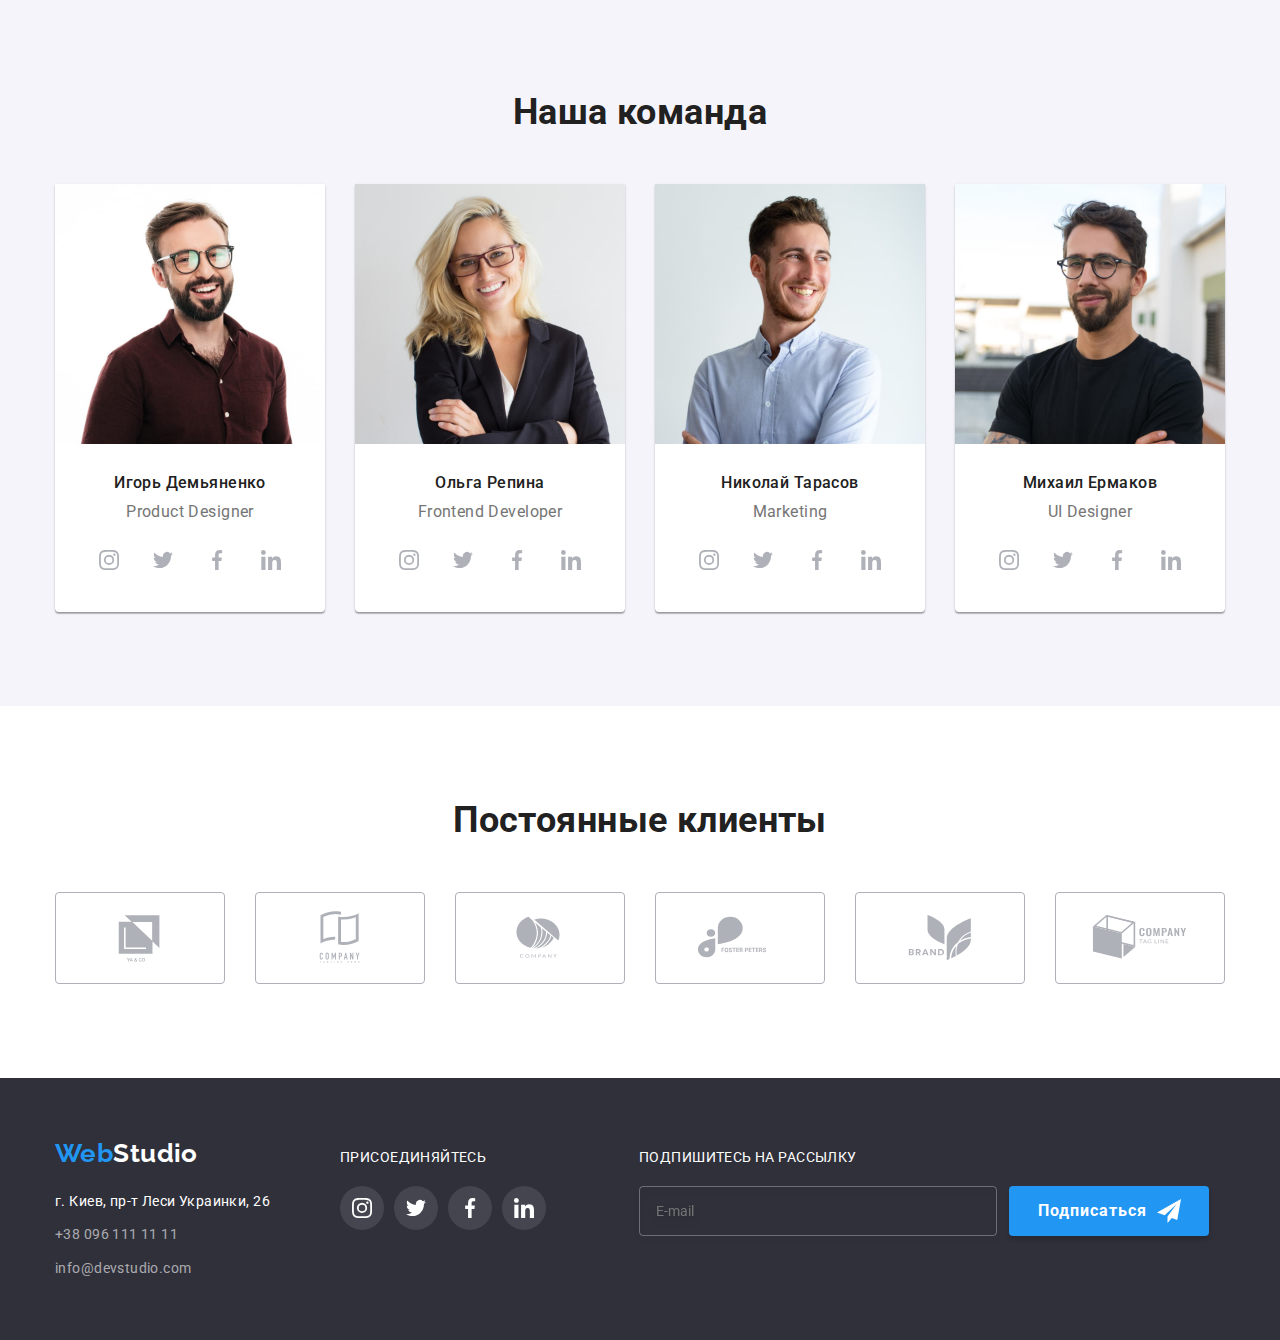
==== commit 18b3da6f: "first commit" ====
--- a/index.html
+++ b/index.html
@@ -168,7 +168,7 @@
         </div>
       </section>
       <!-- Особенности -->
-      <section class="section">
+      <section class="section peculiarities">
         <div class="container">
           <!-- Логический заголовок -->
           <h2 class="visually-hidden">Особенности</h2>
@@ -490,7 +490,7 @@
         </div>
       </section>
       <!-- Постоянные клиенты -->
-      <section class="section">
+      <section class="section client">
         <div class="container">
           <h2 class="section-title">Постоянные клиенты</h2>
           <ul class="flex">
--- a/css/main.min.css
+++ b/css/main.min.css
@@ -1,2 +1,2 @@
-h1,h2,h3,h4,h5,h6,p,ul{margin:0;padding:0}a{text-decoration:none;color:currentColor}img{display:block}ul{list-style:none;padding:0;margin:0}body{font-family:"Roboto",sans-serif;font-size:14px;letter-spacing:0.03em;margin:0;padding:0;color:#fff;background-color:#fff}.section{text-align:center;padding-top:94px;padding-bottom:94px}.container{width:1200px;margin:0 auto;padding-left:15px;padding-right:15px}.visually-hidden{position:absolute;width:1px;height:1px;margin:-1px;border:0;padding:0;white-space:nowrap;-webkit-clip-path:inset(100%);clip-path:inset(100%);clip:rect(0 0 0 0);overflow:hidden}.flex{display:-webkit-box;display:-ms-flexbox;display:flex;-webkit-box-pack:center;-ms-flex-pack:center;justify-content:center;-webkit-box-align:center;-ms-flex-align:center;align-items:center}.section-title{font-weight:700;font-size:36px;line-height:1.16;margin-bottom:50px;color:#212121}.header{border-bottom:1px solid #ececec}.header__wrap{display:-webkit-box;display:-ms-flexbox;display:flex;-webkit-box-align:center;-ms-flex-align:center;align-items:center}.nav{margin-left:93px}.nav__item{margin-right:50px}.nav__item:last-child{margin-right:0}.nav__link{display:-webkit-inline-box;display:-ms-inline-flexbox;display:inline-flex;-webkit-box-align:center;-ms-flex-align:center;align-items:center;font-weight:500;font-size:14px;line-height:1.15;text-decoration:none;padding-top:32px;padding-bottom:32px;color:#212121;-webkit-transition:color 250ms cubic-bezier(0.4, 0, 0.2, 1);transition:color 250ms cubic-bezier(0.4, 0, 0.2, 1);position:relative}.nav__link.active::after{content:'';position:absolute;left:0;bottom:0;display:block;width:100%;height:4px;background:#0c76cc;border-radius:2px}.nav__link.active,.nav__link:hover,.nav__link:focus{color:#2196f3}.header-contacts{margin-left:auto}.header-contacts__item--margin{margin-right:30px}.header-contacts__item--margin:last-child{margin-right:0}.nav__link--color{color:#757575}.header-contacts__icon{fill:currentColor;margin-right:10px}.logo{font-family:"Raleway",sans-serif;font-weight:bold;font-size:26px;line-height:1.2;text-decoration:none;color:#212121}.logo__span{color:#2196f3}.section__hero{display:block;max-width:1600px;margin-left:auto;margin-right:auto;padding-top:200px;padding-bottom:200px;text-align:center;background-color:#2f303a;background-image:-webkit-gradient(linear, left top, right top, from(rgba(47,48,58,0.4)), to(rgba(47,48,58,0.4))),url("../images/hero-bg-img.jpg");background-image:linear-gradient(to right, rgba(47,48,58,0.4), rgba(47,48,58,0.4)),url("../images/hero-bg-img.jpg");background-repeat:no-repeat;background-position:center;background-size:cover}.hero__title{max-width:660px;margin:0 auto;margin-bottom:30px;font-weight:900;font-size:44px;line-height:1.38;letter-spacing:0.06em;text-transform:uppercase}.peculiarities__list{display:-webkit-box;display:-ms-flexbox;display:flex;text-align:left}.peculiarities__item{width:270px;margin-right:30px}.peculiarities__item:last-child{margin-right:0}.peculiarities__icon-wrap{width:100%;height:120px;margin-bottom:30px;border-radius:4px;background:#f5f4fa}.peculiarities__icon{width:70px;height:70px}.peculiarities__title{font-weight:700;font-size:14px;line-height:1.14;text-transform:uppercase;margin-bottom:10px;color:#212121}.peculiarities__text{line-height:1.71;color:#757575}.section__speciality{padding-top:0}.speciality__item{position:relative;width:370px;margin-right:30px}.speciality__item:last-child{margin-right:0}.speciality__wrap{position:absolute;width:100%;bottom:0;padding:27px 0;background-color:rgba(47,48,58,0.8)}.speciality__text{font-size:14px;line-height:1.15;text-align:center;letter-spacing:0.03em;text-transform:uppercase;color:var(--bg-color)}.section__team{background-color:#f5f4fa}.team__item{width:270px;margin-right:30px;background-color:#fff;border-radius:0 0 4px 4px;-webkit-box-shadow:0px 1px 3px rgba(0,0,0,0.12),0px 1px 1px rgba(0,0,0,0.14),0px 2px 1px rgba(0,0,0,0.2);box-shadow:0px 1px 3px rgba(0,0,0,0.12),0px 1px 1px rgba(0,0,0,0.14),0px 2px 1px rgba(0,0,0,0.2)}.team__item:last-child{margin-right:30px}.team__wrap{padding-top:30px;padding-bottom:30px}.team__title{font-weight:500;font-size:16px;line-height:1.18;margin-bottom:10px;color:#212121}.team__text{font-size:16px;line-height:1.18;margin-bottom:16px;color:#757575}.social__link--for-team{color:#afb1b8}.social__link--for-team:hover{color:#fff}.client__item{margin-right:30px}.client__item:last-child{margin-right:0}.client__link{width:170px;height:92px;border:1px solid #afb1b8;border-radius:4px;color:#afb1b8;-webkit-transition:border 250ms cubic-bezier(0.4, 0, 0.2, 1),color 250ms cubic-bezier(0.4, 0, 0.2, 1);transition:border 250ms cubic-bezier(0.4, 0, 0.2, 1),color 250ms cubic-bezier(0.4, 0, 0.2, 1)}.client__link:hover{border:1px solid #2196f3;color:#2196f3}.client__icon{fill:currentColor}.backdrop.is-hidden{visibility:hidden;opacity:0;pointer-events:none}.backdrop{position:fixed;top:0;left:0;width:100%;height:100%;background-color:rgba(0,0,0,0.2);opacity:1;visibility:visible;-webkit-transition:opacity 250ms cubic-bezier(0.4, 0, 0.2, 1),visibility 250ms cubic-bezier(0.4, 0, 0.2, 1);transition:opacity 250ms cubic-bezier(0.4, 0, 0.2, 1),visibility 250ms cubic-bezier(0.4, 0, 0.2, 1);z-index:1}.modal{position:relative;width:528px;top:50%;left:50%;-webkit-transform:translate(-50%, -50%);transform:translate(-50%, -50%);padding:40px;background-color:#fff;color:#000;-webkit-box-shadow:0px 1px 3px rgba(0,0,0,0.12),0px 1px 1px rgba(0,0,0,0.14),0px 2px 1px rgba(0,0,0,0.2);box-shadow:0px 1px 3px rgba(0,0,0,0.12),0px 1px 1px rgba(0,0,0,0.14),0px 2px 1px rgba(0,0,0,0.2);border-radius:4px}.modal__close-btn{position:absolute;top:8px;right:8px;width:30px;height:30px;display:-webkit-box;display:-ms-flexbox;display:flex;-webkit-box-pack:center;-ms-flex-pack:center;justify-content:center;-webkit-box-align:center;-ms-flex-align:center;align-items:center;background-color:transparent;color:#000;outline:none;border:1px solid rgba(0,0,0,0.1);border-radius:50%;-webkit-transition:color 250ms cubic-bezier(0.4, 0, 0.2, 1);transition:color 250ms cubic-bezier(0.4, 0, 0.2, 1)}.modal__close-btn:hover,.modal__close-btn:focus{color:#2196f3}.modal__close-icon{fill:currentColor}.modal__title{font-size:20px;line-height:1.15;margin-bottom:12px;letter-spacing:0.03em}.modal__inputs{font-size:14px;line-height:2;margin-bottom:20px}.modal__field{position:relative;color:#212121;-webkit-transition:color 250ms cubic-bezier(0.4, 0, 0.2, 1);transition:color 250ms cubic-bezier(0.4, 0, 0.2, 1)}.modal__field{margin-bottom:10px}.modal__field:last-child{margin-bottom:0}.modal__label{display:-webkit-box;display:-ms-flexbox;display:flex;-webkit-box-orient:vertical;-webkit-box-direction:normal;-ms-flex-direction:column;flex-direction:column;text-align:left}.modal__label:hover,.modal__label:focus-within{color:#2196f3}.modal__text{display:block;font-size:12px;line-height:1.2;letter-spacing:0.01em;color:var(--color-text);margin-bottom:4px}.modal__wrap{position:relative}.modal__input{border:1px solid rgba(33,33,33,0.2);border-radius:4px;-webkit-transition:border 250ms cubic-bezier(0.4, 0, 0.2, 1),-webkit-filter 250ms cubic-bezier(0.4, 0, 0.2, 1);transition:border 250ms cubic-bezier(0.4, 0, 0.2, 1),-webkit-filter 250ms cubic-bezier(0.4, 0, 0.2, 1);transition:border 250ms cubic-bezier(0.4, 0, 0.2, 1),filter 250ms cubic-bezier(0.4, 0, 0.2, 1);transition:border 250ms cubic-bezier(0.4, 0, 0.2, 1),filter 250ms cubic-bezier(0.4, 0, 0.2, 1),-webkit-filter 250ms cubic-bezier(0.4, 0, 0.2, 1)}.modal__input{width:100%;padding:11px 12px 11px 42px;outline:none}.modal__input:focus,.modal__input:hover{border:1px solid #2196f3;-webkit-filter:drop-shadow(0px 4px 4px rgba(0,0,0,0.25));filter:drop-shadow(0px 4px 4px rgba(0,0,0,0.25));border-radius:4px}.modal__icon{position:absolute;top:50%;left:12px;-webkit-transform:translateY(-50%);transform:translateY(-50%);fill:currentColor}.modal__textarea{font-size:14px;line-height:1.15;letter-spacing:0.01em;padding:11px 16px;resize:none}.checkbox{display:-webkit-box;display:-ms-flexbox;display:flex;-webkit-box-align:center;-ms-flex-align:center;align-items:center;-webkit-box-pack:center;-ms-flex-pack:center;justify-content:center;margin-bottom:30px}.checkbox__icon{display:inline-block;width:16px;height:15px;margin-right:8.38px;border-radius:2px;background-image:url("data:image/svg+xml,%3Csvg width='16' height='15' fill='none' xmlns='http://www.w3.org/2000/svg'%3E%3Cpath d='M14.222 1.667v11.666H1.778V1.667h12.444Zm0-1.667H1.778C.8 0 0 .75 0 1.667v11.666C0 14.25.8 15 1.778 15h12.444C15.2 15 16 14.25 16 13.333V1.667C16 .75 15.2 0 14.222 0Z' fill='%23212121'/%3E%3C/svg%3E");-webkit-transition:background-image 250ms cubic-bezier(0.4, 0, 0.2, 1),background-color 250ms cubic-bezier(0.4, 0, 0.2, 1),-webkit-transform 250ms cubic-bezier(0.4, 0, 0.2, 1);transition:background-image 250ms cubic-bezier(0.4, 0, 0.2, 1),background-color 250ms cubic-bezier(0.4, 0, 0.2, 1),-webkit-transform 250ms cubic-bezier(0.4, 0, 0.2, 1);transition:background-image 250ms cubic-bezier(0.4, 0, 0.2, 1),background-color 250ms cubic-bezier(0.4, 0, 0.2, 1),transform 250ms cubic-bezier(0.4, 0, 0.2, 1);transition:background-image 250ms cubic-bezier(0.4, 0, 0.2, 1),background-color 250ms cubic-bezier(0.4, 0, 0.2, 1),transform 250ms cubic-bezier(0.4, 0, 0.2, 1),-webkit-transform 250ms cubic-bezier(0.4, 0, 0.2, 1)}.checkbox__input:checked+.checkbox__icon{background-image:url("data:image/svg+xml,%3Csvg width='16' height='15' fill='none' xmlns='http://www.w3.org/2000/svg'%3E%3Cpath d='m3.957 7.752-.069-.066-.069.065-.888.842-.076.072.076.073 3.496 3.334.069.066.069-.066 7.504-7.158.076-.073-.076-.072-.882-.841-.069-.066-.069.066-6.553 6.246-2.539-2.422Z' fill='%23fff' stroke='%23fff' stroke-width='.2'/%3E%3C/svg%3E");background-color:#2196f3}.checkbox__input:focus+.checkbox__icon,.checkbox__input:hover+.checkbox__icon{-webkit-transform:scale(1.1);transform:scale(1.1)}.checkbox__text{font-size:14px;line-height:1.75;letter-spacing:0.03em;color:var(--color-text)}.checkbox__link{color:#2196f3;outline:none;-webkit-transition:-webkit-transform 250ms cubic-bezier(0.4, 0, 0.2, 1);transition:-webkit-transform 250ms cubic-bezier(0.4, 0, 0.2, 1);transition:transform 250ms cubic-bezier(0.4, 0, 0.2, 1);transition:transform 250ms cubic-bezier(0.4, 0, 0.2, 1), -webkit-transform 250ms cubic-bezier(0.4, 0, 0.2, 1)}.checkbox__link:focus-within{outline:1px solid #2196f3;border-radius:4px}.btn{padding:10px 32px;border:none;border-radius:4px;font-family:"Roboto",sans-serif;font-weight:700;font-size:16px;line-height:1.9;letter-spacing:0.06em;background-color:#2196f3;outline:none;color:#fff;-webkit-box-shadow:0px 4px 4px rgba(0,0,0,0.15);box-shadow:0px 4px 4px rgba(0,0,0,0.15);cursor:pointer;-webkit-transition:background-color 250ms cubic-bezier(0.4, 0, 0.2, 1),color 250ms cubic-bezier(0.4, 0, 0.2, 1),-webkit-box-shadow 250ms cubic-bezier(0.4, 0, 0.2, 1);transition:background-color 250ms cubic-bezier(0.4, 0, 0.2, 1),color 250ms cubic-bezier(0.4, 0, 0.2, 1),-webkit-box-shadow 250ms cubic-bezier(0.4, 0, 0.2, 1);transition:background-color 250ms cubic-bezier(0.4, 0, 0.2, 1),color 250ms cubic-bezier(0.4, 0, 0.2, 1),box-shadow 250ms cubic-bezier(0.4, 0, 0.2, 1);transition:background-color 250ms cubic-bezier(0.4, 0, 0.2, 1),color 250ms cubic-bezier(0.4, 0, 0.2, 1),box-shadow 250ms cubic-bezier(0.4, 0, 0.2, 1),-webkit-box-shadow 250ms cubic-bezier(0.4, 0, 0.2, 1)}.btn:focus,.btn:hover{background-color:#0c76cc;-webkit-box-shadow:0px 4px 4px rgba(0,0,0,0.15);box-shadow:0px 4px 4px rgba(0,0,0,0.15);border-radius:4px}.portfolio__list--btn{margin-bottom:50px}.portfolio__item{margin-right:8px}.portfolio__item:last-child{margin-right:0}.portfolio__btn{font-weight:500;font-size:16px;line-height:1.62;padding:6px 22px;border:none;border-radius:4px;background:#f5f4fa;cursor:pointer;-webkit-transition:color 250ms cubic-bezier(0.4, 0, 0.2, 1),background-color 250ms cubic-bezier(0.4, 0, 0.2, 1),-webkit-box-shadow 250ms cubic-bezier(0.4, 0, 0.2, 1);transition:color 250ms cubic-bezier(0.4, 0, 0.2, 1),background-color 250ms cubic-bezier(0.4, 0, 0.2, 1),-webkit-box-shadow 250ms cubic-bezier(0.4, 0, 0.2, 1);transition:color 250ms cubic-bezier(0.4, 0, 0.2, 1),background-color 250ms cubic-bezier(0.4, 0, 0.2, 1),box-shadow 250ms cubic-bezier(0.4, 0, 0.2, 1);transition:color 250ms cubic-bezier(0.4, 0, 0.2, 1),background-color 250ms cubic-bezier(0.4, 0, 0.2, 1),box-shadow 250ms cubic-bezier(0.4, 0, 0.2, 1),-webkit-box-shadow 250ms cubic-bezier(0.4, 0, 0.2, 1)}.portfolio__btn:hover,.portfolio__btn:focus,.portfolio__btn.active{color:#fff;background-color:#2196f3;-webkit-box-shadow:0px 3px 1px rgba(0,0,0,0.1),0px 1px 2px rgba(0,0,0,0.08),0px 2px 2px rgba(0,0,0,0.12);box-shadow:0px 3px 1px rgba(0,0,0,0.1),0px 1px 2px rgba(0,0,0,0.08),0px 2px 2px rgba(0,0,0,0.12);border-radius:4px}.portfolio__list{-ms-flex-wrap:wrap;flex-wrap:wrap}.potfolio__img{display:block;width:100%}.portfolio__item-card{margin-right:30px;margin-bottom:30px}.portfolio__item-card:nth-child(3n){margin-right:0}.portfolio__item-card:nth-last-child(-n+3){margin-bottom:0}.potfolio__link{display:block;width:370px;text-decoration:none;color:var(--color);cursor:pointer;-webkit-transition:-webkit-box-shadow 250ms cubic-bezier(0.4, 0, 0.2, 1);transition:-webkit-box-shadow 250ms cubic-bezier(0.4, 0, 0.2, 1);transition:box-shadow 250ms cubic-bezier(0.4, 0, 0.2, 1);transition:box-shadow 250ms cubic-bezier(0.4, 0, 0.2, 1), -webkit-box-shadow 250ms cubic-bezier(0.4, 0, 0.2, 1)}.potfolio__link:hover{-webkit-box-shadow:0px 1px 1px rgba(0,0,0,0.12),0px 4px 4px rgba(0,0,0,0.06),1px 4px 6px rgba(0,0,0,0.16);box-shadow:0px 1px 1px rgba(0,0,0,0.12),0px 4px 4px rgba(0,0,0,0.06),1px 4px 6px rgba(0,0,0,0.16)}.potfolio__link:hover .portfolio__overlay{-webkit-transform:translateY(0);transform:translateY(0)}.portfolio__thumb{position:relative;overflow:hidden}.portfolio__overlay{position:absolute;top:0;left:0;width:100%;height:100%;padding:63px 24px;background-color:rgba(33,150,243,0.9);-webkit-transform:translateY(101%);transform:translateY(101%);-webkit-transition:-webkit-transform 250ms cubic-bezier(0.4, 0, 0.2, 1);transition:-webkit-transform 250ms cubic-bezier(0.4, 0, 0.2, 1);transition:transform 250ms cubic-bezier(0.4, 0, 0.2, 1);transition:transform 250ms cubic-bezier(0.4, 0, 0.2, 1), -webkit-transform 250ms cubic-bezier(0.4, 0, 0.2, 1)}.potfolio__description{font-size:18px;line-height:1.6;letter-spacing:0.03em;text-align:left;color:#fff}.portfolio__inside-cards{text-align:left;padding:20px 24px;border:1px solid #eee;border-top:none}.portfolio__title{font-weight:700;font-size:18px;line-height:2;letter-spacing:0.06em;margin-bottom:4px;color:#212121}.portfolio__text{font-size:16px;line-height:1.87;color:#757575}.footer{padding-top:60px;padding-bottom:60px;background-color:#2f303a;color:#fff}.footer__wraper{display:-webkit-box;display:-ms-flexbox;display:flex;-webkit-box-align:baseline;-ms-flex-align:baseline;align-items:baseline}.logo--color{color:#fff}.address{line-height:1.75;letter-spacing:0.03em;margin-top:20px;font-style:normal}.address__link{display:block;text-decoration:none;line-height:1.75;margin-top:9px;color:rgba(255,255,255,0.6);cursor:pointer;-webkit-transition:color 250ms cubic-bezier(0.4, 0, 0.2, 1);transition:color 250ms cubic-bezier(0.4, 0, 0.2, 1)}.address__link:hover,.address__link:focus{color:#fff}.footer-social{margin-left:70px}.footer-social__title{font-style:14px;line-height:1.14;text-transform:uppercase;margin-bottom:20px}.social__link--for-footer{background-color:rgba(255,255,255,0.1);color:#fff}.footer-form{margin-left:93px}.footer-form__form{display:-webkit-box;display:-ms-flexbox;display:flex}.footer-form__input{min-width:358px;padding:15px 16px;color:.footer-form__input color-title;background-color:transparent;color:#fff;border:1px solid rgba(255,255,255,0.3);-webkit-filter:drop-shadow(0px 4px 4px rgba(0,0,0,0.15));filter:drop-shadow(0px 4px 4px rgba(0,0,0,0.15));border-radius:4px}.btn--footer{display:-webkit-box;display:-ms-flexbox;display:flex;-webkit-box-align:center;-ms-flex-align:center;align-items:center;-webkit-box-pack:center;-ms-flex-pack:center;justify-content:center;padding:10px 28px 10px 29px;margin-left:12px}.footer-form__logo{margin-left:10px;fill:currentColor}.social__item{margin-right:10px}.social__item:last-child{margin-right:0}.social__link{width:44px;height:44px;border:none;border-radius:50%;-webkit-transition:background-color 250ms cubic-bezier(0.4, 0, 0.2, 1);transition:background-color 250ms cubic-bezier(0.4, 0, 0.2, 1)}.social__link:hover{background-color:#2196f3}.social__icon{fill:currentColor}
+h1,h2,h3,h4,h5,h6,p,ul{margin:0;padding:0}a{text-decoration:none;color:currentColor}img{display:block}ul{list-style:none;padding:0;margin:0}body{font-family:"Roboto",sans-serif;font-size:14px;letter-spacing:0.03em;margin:0;padding:0;color:#fff;background-color:#fff}.section{text-align:center;padding-top:94px;padding-bottom:94px}.container{width:1200px;margin:0 auto;padding-left:15px;padding-right:15px}.visually-hidden{position:absolute;width:1px;height:1px;margin:-1px;border:0;padding:0;white-space:nowrap;-webkit-clip-path:inset(100%);clip-path:inset(100%);clip:rect(0 0 0 0);overflow:hidden}.flex{display:-webkit-box;display:-ms-flexbox;display:flex;-webkit-box-pack:center;-ms-flex-pack:center;justify-content:center;-webkit-box-align:center;-ms-flex-align:center;align-items:center}.section-title{font-weight:700;font-size:36px;line-height:1.16;margin-bottom:50px;color:#212121}.social__item{margin-right:10px}.social__item:last-child{margin-right:0}.social__link{width:44px;height:44px;border:none;border-radius:50%;-webkit-transition:background-color 250ms cubic-bezier(0.4, 0, 0.2, 1);transition:background-color 250ms cubic-bezier(0.4, 0, 0.2, 1)}.social__link:hover{background-color:#2196f3}.social__icon{fill:currentColor}.header{border-bottom:1px solid #ececec}.header__wrap{display:-webkit-box;display:-ms-flexbox;display:flex;-webkit-box-align:center;-ms-flex-align:center;align-items:center}.nav{margin-left:93px}.nav__item{margin-right:50px}.nav__item:last-child{margin-right:0}.nav__link{display:-webkit-inline-box;display:-ms-inline-flexbox;display:inline-flex;-webkit-box-align:center;-ms-flex-align:center;align-items:center;font-weight:500;font-size:14px;line-height:1.15;text-decoration:none;padding-top:32px;padding-bottom:32px;color:#212121;-webkit-transition:color 250ms cubic-bezier(0.4, 0, 0.2, 1);transition:color 250ms cubic-bezier(0.4, 0, 0.2, 1);position:relative}.nav__link.active::after{content:'';position:absolute;left:0;bottom:0;display:block;width:100%;height:4px;background:#0c76cc;border-radius:2px}.nav__link.active,.nav__link:hover,.nav__link:focus{color:#2196f3}.header-contacts{margin-left:auto}.header-contacts__item--margin{margin-right:30px}.header-contacts__item--margin:last-child{margin-right:0}.nav__link--color{color:#757575}.header-contacts__icon{fill:currentColor;margin-right:10px}.logo{font-family:"Raleway",sans-serif;font-weight:bold;font-size:26px;line-height:1.2;text-decoration:none;color:#212121}.logo__span{color:#2196f3}.section__hero{display:block;max-width:1600px;margin-left:auto;margin-right:auto;padding-top:200px;padding-bottom:200px;text-align:center;background-color:#2f303a;background-image:-webkit-gradient(linear, left top, right top, from(rgba(47,48,58,0.4)), to(rgba(47,48,58,0.4))),url("../images/hero-bg-img.jpg");background-image:linear-gradient(to right, rgba(47,48,58,0.4), rgba(47,48,58,0.4)),url("../images/hero-bg-img.jpg");background-repeat:no-repeat;background-position:center;background-size:cover}.hero__title{max-width:660px;margin:0 auto;margin-bottom:30px;font-weight:900;font-size:44px;line-height:1.38;letter-spacing:0.06em;text-transform:uppercase}.btn{padding:10px 32px;border:none;border-radius:4px;font-family:"Roboto",sans-serif;font-weight:700;font-size:16px;line-height:1.9;letter-spacing:0.06em;background-color:#2196f3;outline:none;color:#fff;-webkit-box-shadow:0px 4px 4px rgba(0,0,0,0.15);box-shadow:0px 4px 4px rgba(0,0,0,0.15);cursor:pointer;-webkit-transition:background-color 250ms cubic-bezier(0.4, 0, 0.2, 1),color 250ms cubic-bezier(0.4, 0, 0.2, 1),-webkit-box-shadow 250ms cubic-bezier(0.4, 0, 0.2, 1);transition:background-color 250ms cubic-bezier(0.4, 0, 0.2, 1),color 250ms cubic-bezier(0.4, 0, 0.2, 1),-webkit-box-shadow 250ms cubic-bezier(0.4, 0, 0.2, 1);transition:background-color 250ms cubic-bezier(0.4, 0, 0.2, 1),color 250ms cubic-bezier(0.4, 0, 0.2, 1),box-shadow 250ms cubic-bezier(0.4, 0, 0.2, 1);transition:background-color 250ms cubic-bezier(0.4, 0, 0.2, 1),color 250ms cubic-bezier(0.4, 0, 0.2, 1),box-shadow 250ms cubic-bezier(0.4, 0, 0.2, 1),-webkit-box-shadow 250ms cubic-bezier(0.4, 0, 0.2, 1)}.btn:focus,.btn:hover{background-color:#0c76cc;-webkit-box-shadow:0px 4px 4px rgba(0,0,0,0.15);box-shadow:0px 4px 4px rgba(0,0,0,0.15);border-radius:4px}.backdrop.is-hidden{visibility:hidden;opacity:0;pointer-events:none}.backdrop{position:fixed;top:0;left:0;width:100%;height:100%;background-color:rgba(0,0,0,0.2);opacity:1;visibility:visible;-webkit-transition:opacity 250ms cubic-bezier(0.4, 0, 0.2, 1),visibility 250ms cubic-bezier(0.4, 0, 0.2, 1);transition:opacity 250ms cubic-bezier(0.4, 0, 0.2, 1),visibility 250ms cubic-bezier(0.4, 0, 0.2, 1);z-index:1}.modal{position:relative;width:528px;top:50%;left:50%;-webkit-transform:translate(-50%, -50%);transform:translate(-50%, -50%);padding:40px;background-color:#fff;color:#000;-webkit-box-shadow:0px 1px 3px rgba(0,0,0,0.12),0px 1px 1px rgba(0,0,0,0.14),0px 2px 1px rgba(0,0,0,0.2);box-shadow:0px 1px 3px rgba(0,0,0,0.12),0px 1px 1px rgba(0,0,0,0.14),0px 2px 1px rgba(0,0,0,0.2);border-radius:4px}.modal__close-btn{position:absolute;top:8px;right:8px;width:30px;height:30px;display:-webkit-box;display:-ms-flexbox;display:flex;-webkit-box-pack:center;-ms-flex-pack:center;justify-content:center;-webkit-box-align:center;-ms-flex-align:center;align-items:center;background-color:transparent;color:#000;outline:none;border:1px solid rgba(0,0,0,0.1);border-radius:50%;-webkit-transition:color 250ms cubic-bezier(0.4, 0, 0.2, 1);transition:color 250ms cubic-bezier(0.4, 0, 0.2, 1)}.modal__close-btn:hover,.modal__close-btn:focus{color:#2196f3}.modal__close-icon{fill:currentColor}.modal__title{font-size:20px;line-height:1.15;margin-bottom:12px;letter-spacing:0.03em}.modal__inputs{font-size:14px;line-height:2;margin-bottom:20px}.modal__field{position:relative;color:#212121;-webkit-transition:color 250ms cubic-bezier(0.4, 0, 0.2, 1);transition:color 250ms cubic-bezier(0.4, 0, 0.2, 1)}.modal__field{margin-bottom:10px}.modal__field:last-child{margin-bottom:0}.modal__label{display:-webkit-box;display:-ms-flexbox;display:flex;-webkit-box-orient:vertical;-webkit-box-direction:normal;-ms-flex-direction:column;flex-direction:column;text-align:left}.modal__label:hover,.modal__label:focus-within{color:#2196f3}.modal__text{display:block;font-size:12px;line-height:1.2;letter-spacing:0.01em;color:var(--color-text);margin-bottom:4px}.modal__wrap{position:relative}.modal__input{border:1px solid rgba(33,33,33,0.2);border-radius:4px;-webkit-transition:border 250ms cubic-bezier(0.4, 0, 0.2, 1),-webkit-filter 250ms cubic-bezier(0.4, 0, 0.2, 1);transition:border 250ms cubic-bezier(0.4, 0, 0.2, 1),-webkit-filter 250ms cubic-bezier(0.4, 0, 0.2, 1);transition:border 250ms cubic-bezier(0.4, 0, 0.2, 1),filter 250ms cubic-bezier(0.4, 0, 0.2, 1);transition:border 250ms cubic-bezier(0.4, 0, 0.2, 1),filter 250ms cubic-bezier(0.4, 0, 0.2, 1),-webkit-filter 250ms cubic-bezier(0.4, 0, 0.2, 1)}.modal__input{width:100%;padding:11px 12px 11px 42px;outline:none}.modal__input:focus,.modal__input:hover{border:1px solid #2196f3;-webkit-filter:drop-shadow(0px 4px 4px rgba(0,0,0,0.25));filter:drop-shadow(0px 4px 4px rgba(0,0,0,0.25));border-radius:4px}.modal__icon{position:absolute;top:50%;left:12px;-webkit-transform:translateY(-50%);transform:translateY(-50%);fill:currentColor}.modal__textarea{font-size:14px;line-height:1.15;letter-spacing:0.01em;padding:11px 16px;resize:none}.checkbox{display:-webkit-box;display:-ms-flexbox;display:flex;-webkit-box-align:center;-ms-flex-align:center;align-items:center;-webkit-box-pack:center;-ms-flex-pack:center;justify-content:center;margin-bottom:30px}.checkbox__icon{display:inline-block;width:16px;height:15px;margin-right:8.38px;border-radius:2px;background-image:url("data:image/svg+xml,%3Csvg width='16' height='15' fill='none' xmlns='http://www.w3.org/2000/svg'%3E%3Cpath d='M14.222 1.667v11.666H1.778V1.667h12.444Zm0-1.667H1.778C.8 0 0 .75 0 1.667v11.666C0 14.25.8 15 1.778 15h12.444C15.2 15 16 14.25 16 13.333V1.667C16 .75 15.2 0 14.222 0Z' fill='%23212121'/%3E%3C/svg%3E");-webkit-transition:background-image 250ms cubic-bezier(0.4, 0, 0.2, 1),background-color 250ms cubic-bezier(0.4, 0, 0.2, 1),-webkit-transform 250ms cubic-bezier(0.4, 0, 0.2, 1);transition:background-image 250ms cubic-bezier(0.4, 0, 0.2, 1),background-color 250ms cubic-bezier(0.4, 0, 0.2, 1),-webkit-transform 250ms cubic-bezier(0.4, 0, 0.2, 1);transition:background-image 250ms cubic-bezier(0.4, 0, 0.2, 1),background-color 250ms cubic-bezier(0.4, 0, 0.2, 1),transform 250ms cubic-bezier(0.4, 0, 0.2, 1);transition:background-image 250ms cubic-bezier(0.4, 0, 0.2, 1),background-color 250ms cubic-bezier(0.4, 0, 0.2, 1),transform 250ms cubic-bezier(0.4, 0, 0.2, 1),-webkit-transform 250ms cubic-bezier(0.4, 0, 0.2, 1)}.checkbox__input:checked+.checkbox__icon{background-image:url("data:image/svg+xml,%3Csvg width='16' height='15' fill='none' xmlns='http://www.w3.org/2000/svg'%3E%3Cpath d='m3.957 7.752-.069-.066-.069.065-.888.842-.076.072.076.073 3.496 3.334.069.066.069-.066 7.504-7.158.076-.073-.076-.072-.882-.841-.069-.066-.069.066-6.553 6.246-2.539-2.422Z' fill='%23fff' stroke='%23fff' stroke-width='.2'/%3E%3C/svg%3E");background-color:#2196f3}.checkbox__input:focus+.checkbox__icon,.checkbox__input:hover+.checkbox__icon{-webkit-transform:scale(1.1);transform:scale(1.1)}.checkbox__text{font-size:14px;line-height:1.75;letter-spacing:0.03em;color:var(--color-text)}.checkbox__link{color:#2196f3;outline:none;-webkit-transition:-webkit-transform 250ms cubic-bezier(0.4, 0, 0.2, 1);transition:-webkit-transform 250ms cubic-bezier(0.4, 0, 0.2, 1);transition:transform 250ms cubic-bezier(0.4, 0, 0.2, 1);transition:transform 250ms cubic-bezier(0.4, 0, 0.2, 1), -webkit-transform 250ms cubic-bezier(0.4, 0, 0.2, 1)}.checkbox__link:focus-within{outline:1px solid #2196f3;border-radius:4px}.peculiarities__list{display:-webkit-box;display:-ms-flexbox;display:flex;text-align:left}.peculiarities__item{width:270px;margin-right:30px}.peculiarities__item:last-child{margin-right:0}.peculiarities__icon-wrap{width:100%;height:120px;margin-bottom:30px;border-radius:4px;background:#f5f4fa}.peculiarities__icon{width:70px;height:70px}.peculiarities__title{font-weight:700;font-size:14px;line-height:1.14;text-transform:uppercase;margin-bottom:10px;color:#212121}.peculiarities__text{line-height:1.71;color:#757575}.section__speciality{padding-top:0}.speciality__item{position:relative;width:370px;margin-right:30px}.speciality__item:last-child{margin-right:0}.speciality__wrap{position:absolute;width:100%;bottom:0;padding:27px 0;background-color:rgba(47,48,58,0.8)}.speciality__text{font-size:14px;line-height:1.15;text-align:center;letter-spacing:0.03em;text-transform:uppercase;color:var(--bg-color)}.team__item{width:270px;margin-right:30px;background-color:#fff;border-radius:0 0 4px 4px;-webkit-box-shadow:0px 1px 3px rgba(0,0,0,0.12),0px 1px 1px rgba(0,0,0,0.14),0px 2px 1px rgba(0,0,0,0.2);box-shadow:0px 1px 3px rgba(0,0,0,0.12),0px 1px 1px rgba(0,0,0,0.14),0px 2px 1px rgba(0,0,0,0.2)}.team__item:last-child{margin-right:0}.team__wrap{padding-top:30px;padding-bottom:30px}.team__title{font-weight:500;font-size:16px;line-height:1.18;margin-bottom:10px;color:#212121}.team__text{font-size:16px;line-height:1.18;margin-bottom:16px;color:#757575}.social__link--for-team{color:#afb1b8}.social__link--for-team:hover{color:#fff}.section__team{background-color:#f5f4fa}.client__item{margin-right:30px}.client__item:last-child{margin-right:0}.client__link{width:170px;height:92px;border:1px solid #afb1b8;border-radius:4px;color:#afb1b8;-webkit-transition:border 250ms cubic-bezier(0.4, 0, 0.2, 1),color 250ms cubic-bezier(0.4, 0, 0.2, 1);transition:border 250ms cubic-bezier(0.4, 0, 0.2, 1),color 250ms cubic-bezier(0.4, 0, 0.2, 1)}.client__link:hover{border:1px solid #2196f3;color:#2196f3}.client__icon{fill:currentColor}.portfolio__list--btn{margin-bottom:50px}.portfolio__item{margin-right:8px}.portfolio__item:last-child{margin-right:0}.portfolio__btn{font-weight:500;font-size:16px;line-height:1.62;padding:6px 22px;border:none;border-radius:4px;background:#f5f4fa;cursor:pointer;-webkit-transition:color 250ms cubic-bezier(0.4, 0, 0.2, 1),background-color 250ms cubic-bezier(0.4, 0, 0.2, 1),-webkit-box-shadow 250ms cubic-bezier(0.4, 0, 0.2, 1);transition:color 250ms cubic-bezier(0.4, 0, 0.2, 1),background-color 250ms cubic-bezier(0.4, 0, 0.2, 1),-webkit-box-shadow 250ms cubic-bezier(0.4, 0, 0.2, 1);transition:color 250ms cubic-bezier(0.4, 0, 0.2, 1),background-color 250ms cubic-bezier(0.4, 0, 0.2, 1),box-shadow 250ms cubic-bezier(0.4, 0, 0.2, 1);transition:color 250ms cubic-bezier(0.4, 0, 0.2, 1),background-color 250ms cubic-bezier(0.4, 0, 0.2, 1),box-shadow 250ms cubic-bezier(0.4, 0, 0.2, 1),-webkit-box-shadow 250ms cubic-bezier(0.4, 0, 0.2, 1)}.portfolio__btn:hover,.portfolio__btn:focus,.portfolio__btn.active{color:#fff;background-color:#2196f3;-webkit-box-shadow:0px 3px 1px rgba(0,0,0,0.1),0px 1px 2px rgba(0,0,0,0.08),0px 2px 2px rgba(0,0,0,0.12);box-shadow:0px 3px 1px rgba(0,0,0,0.1),0px 1px 2px rgba(0,0,0,0.08),0px 2px 2px rgba(0,0,0,0.12);border-radius:4px}.portfolio__list{-ms-flex-wrap:wrap;flex-wrap:wrap}.potfolio__img{display:block;width:100%}.portfolio__item-card{margin-right:30px;margin-bottom:30px}.portfolio__item-card:nth-child(3n){margin-right:0}.portfolio__item-card:nth-last-child(-n+3){margin-bottom:0}.potfolio__link{display:block;width:370px;text-decoration:none;color:var(--color);cursor:pointer;-webkit-transition:-webkit-box-shadow 250ms cubic-bezier(0.4, 0, 0.2, 1);transition:-webkit-box-shadow 250ms cubic-bezier(0.4, 0, 0.2, 1);transition:box-shadow 250ms cubic-bezier(0.4, 0, 0.2, 1);transition:box-shadow 250ms cubic-bezier(0.4, 0, 0.2, 1), -webkit-box-shadow 250ms cubic-bezier(0.4, 0, 0.2, 1)}.potfolio__link:hover{-webkit-box-shadow:0px 1px 1px rgba(0,0,0,0.12),0px 4px 4px rgba(0,0,0,0.06),1px 4px 6px rgba(0,0,0,0.16);box-shadow:0px 1px 1px rgba(0,0,0,0.12),0px 4px 4px rgba(0,0,0,0.06),1px 4px 6px rgba(0,0,0,0.16)}.potfolio__link:hover .portfolio__overlay{-webkit-transform:translateY(0);transform:translateY(0)}.portfolio__thumb{position:relative;overflow:hidden}.portfolio__overlay{position:absolute;top:0;left:0;width:100%;height:100%;padding:63px 24px;background-color:rgba(33,150,243,0.9);-webkit-transform:translateY(101%);transform:translateY(101%);-webkit-transition:-webkit-transform 250ms cubic-bezier(0.4, 0, 0.2, 1);transition:-webkit-transform 250ms cubic-bezier(0.4, 0, 0.2, 1);transition:transform 250ms cubic-bezier(0.4, 0, 0.2, 1);transition:transform 250ms cubic-bezier(0.4, 0, 0.2, 1), -webkit-transform 250ms cubic-bezier(0.4, 0, 0.2, 1)}.potfolio__description{font-size:18px;line-height:1.6;letter-spacing:0.03em;text-align:left;color:#fff}.portfolio__inside-cards{text-align:left;padding:20px 24px;border:1px solid #eee;border-top:none}.portfolio__title{font-weight:700;font-size:18px;line-height:2;letter-spacing:0.06em;margin-bottom:4px;color:#212121}.portfolio__text{font-size:16px;line-height:1.87;color:#757575}.footer{padding-top:60px;padding-bottom:60px;background-color:#2f303a;color:#fff}.footer__wraper{display:-webkit-box;display:-ms-flexbox;display:flex;-webkit-box-align:baseline;-ms-flex-align:baseline;align-items:baseline}.logo--color{color:#fff}.address{line-height:1.75;letter-spacing:0.03em;margin-top:20px;font-style:normal}.address__link{display:block;text-decoration:none;line-height:1.75;margin-top:9px;color:rgba(255,255,255,0.6);cursor:pointer;-webkit-transition:color 250ms cubic-bezier(0.4, 0, 0.2, 1);transition:color 250ms cubic-bezier(0.4, 0, 0.2, 1)}.address__link:hover,.address__link:focus{color:#fff}.footer-social{margin-left:70px}.footer-social__title{font-style:14px;line-height:1.14;text-transform:uppercase;margin-bottom:20px}.social__link--for-footer{background-color:rgba(255,255,255,0.1);color:#fff}.footer-form{margin-left:93px}.footer-form__form{display:-webkit-box;display:-ms-flexbox;display:flex}.footer-form__input{min-width:358px;padding:15px 16px;color:.footer-form__input color-title;background-color:transparent;color:#fff;border:1px solid rgba(255,255,255,0.3);-webkit-filter:drop-shadow(0px 4px 4px rgba(0,0,0,0.15));filter:drop-shadow(0px 4px 4px rgba(0,0,0,0.15));border-radius:4px}.btn--footer{display:-webkit-box;display:-ms-flexbox;display:flex;-webkit-box-align:center;-ms-flex-align:center;align-items:center;-webkit-box-pack:center;-ms-flex-pack:center;justify-content:center;padding:10px 28px 10px 29px;margin-left:12px}.footer-form__logo{margin-left:10px;fill:currentColor}
 /*# sourceMappingURL=main.min.css.map */